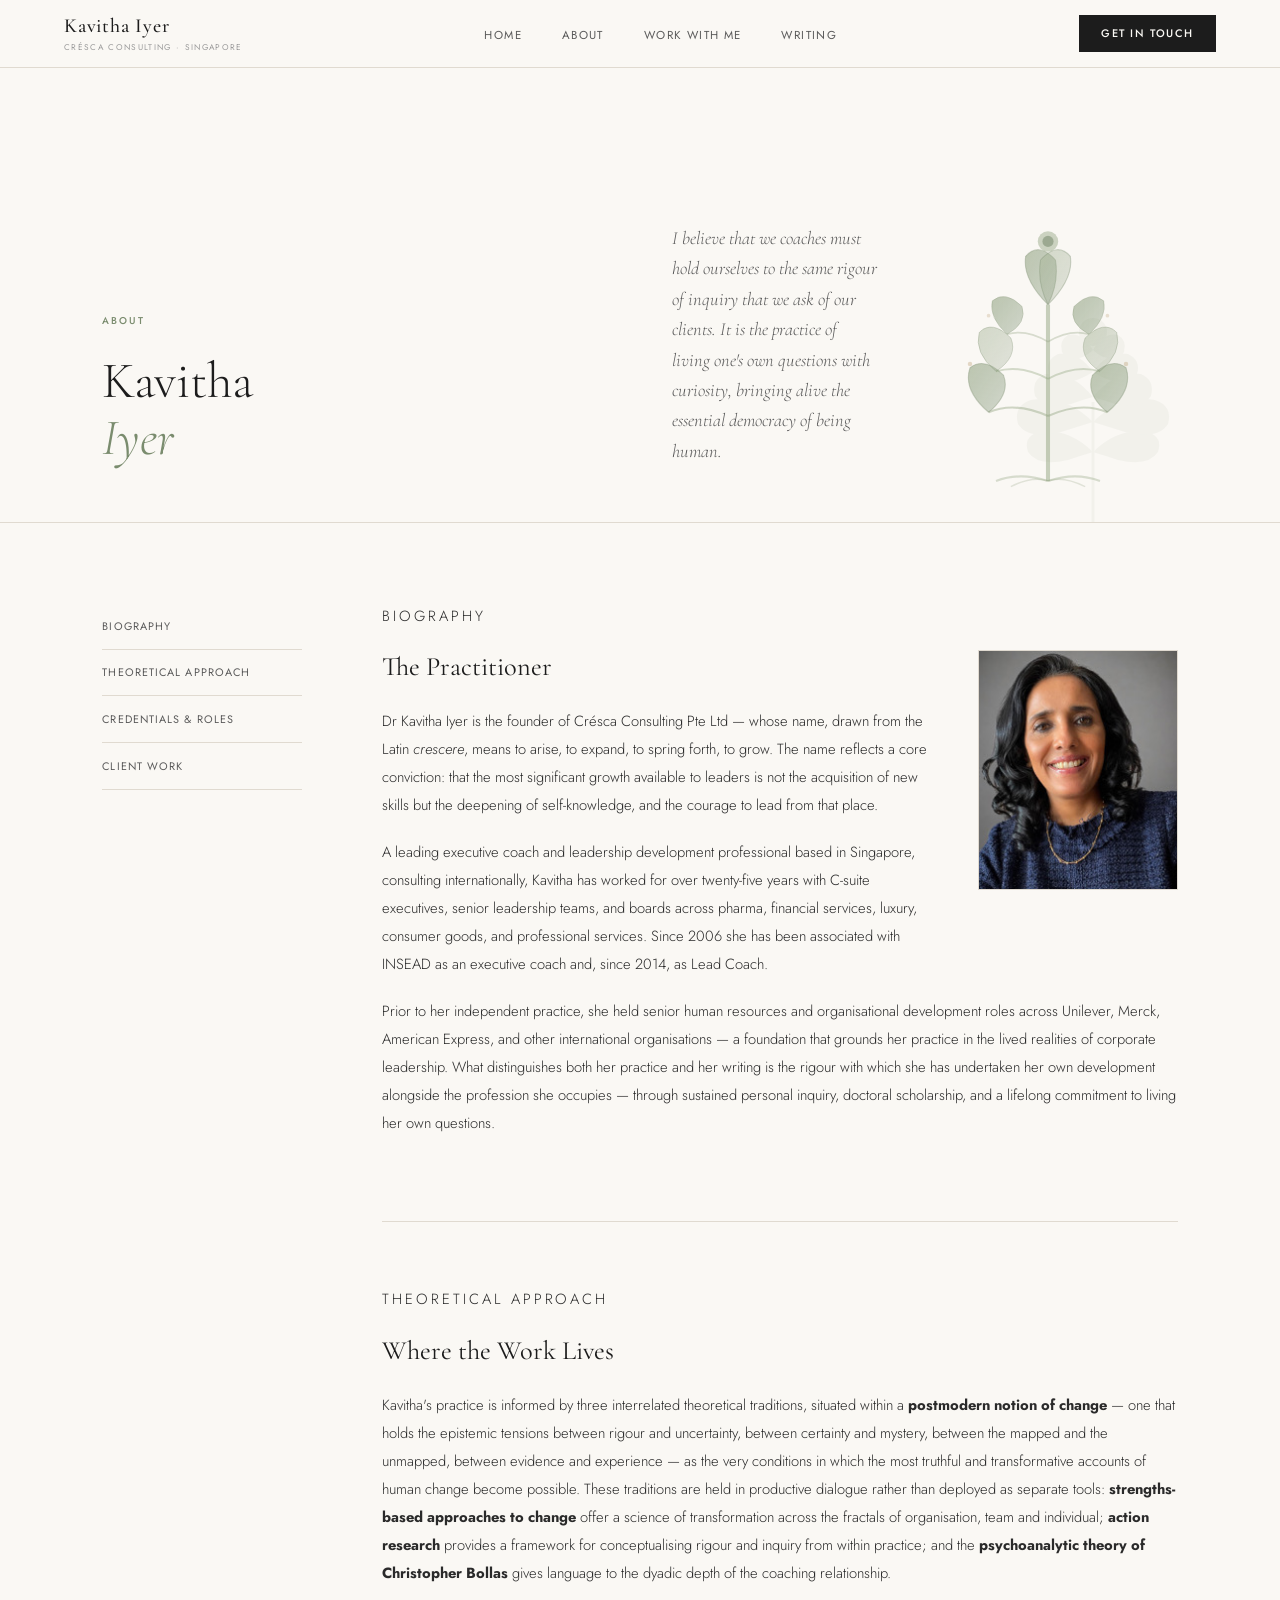
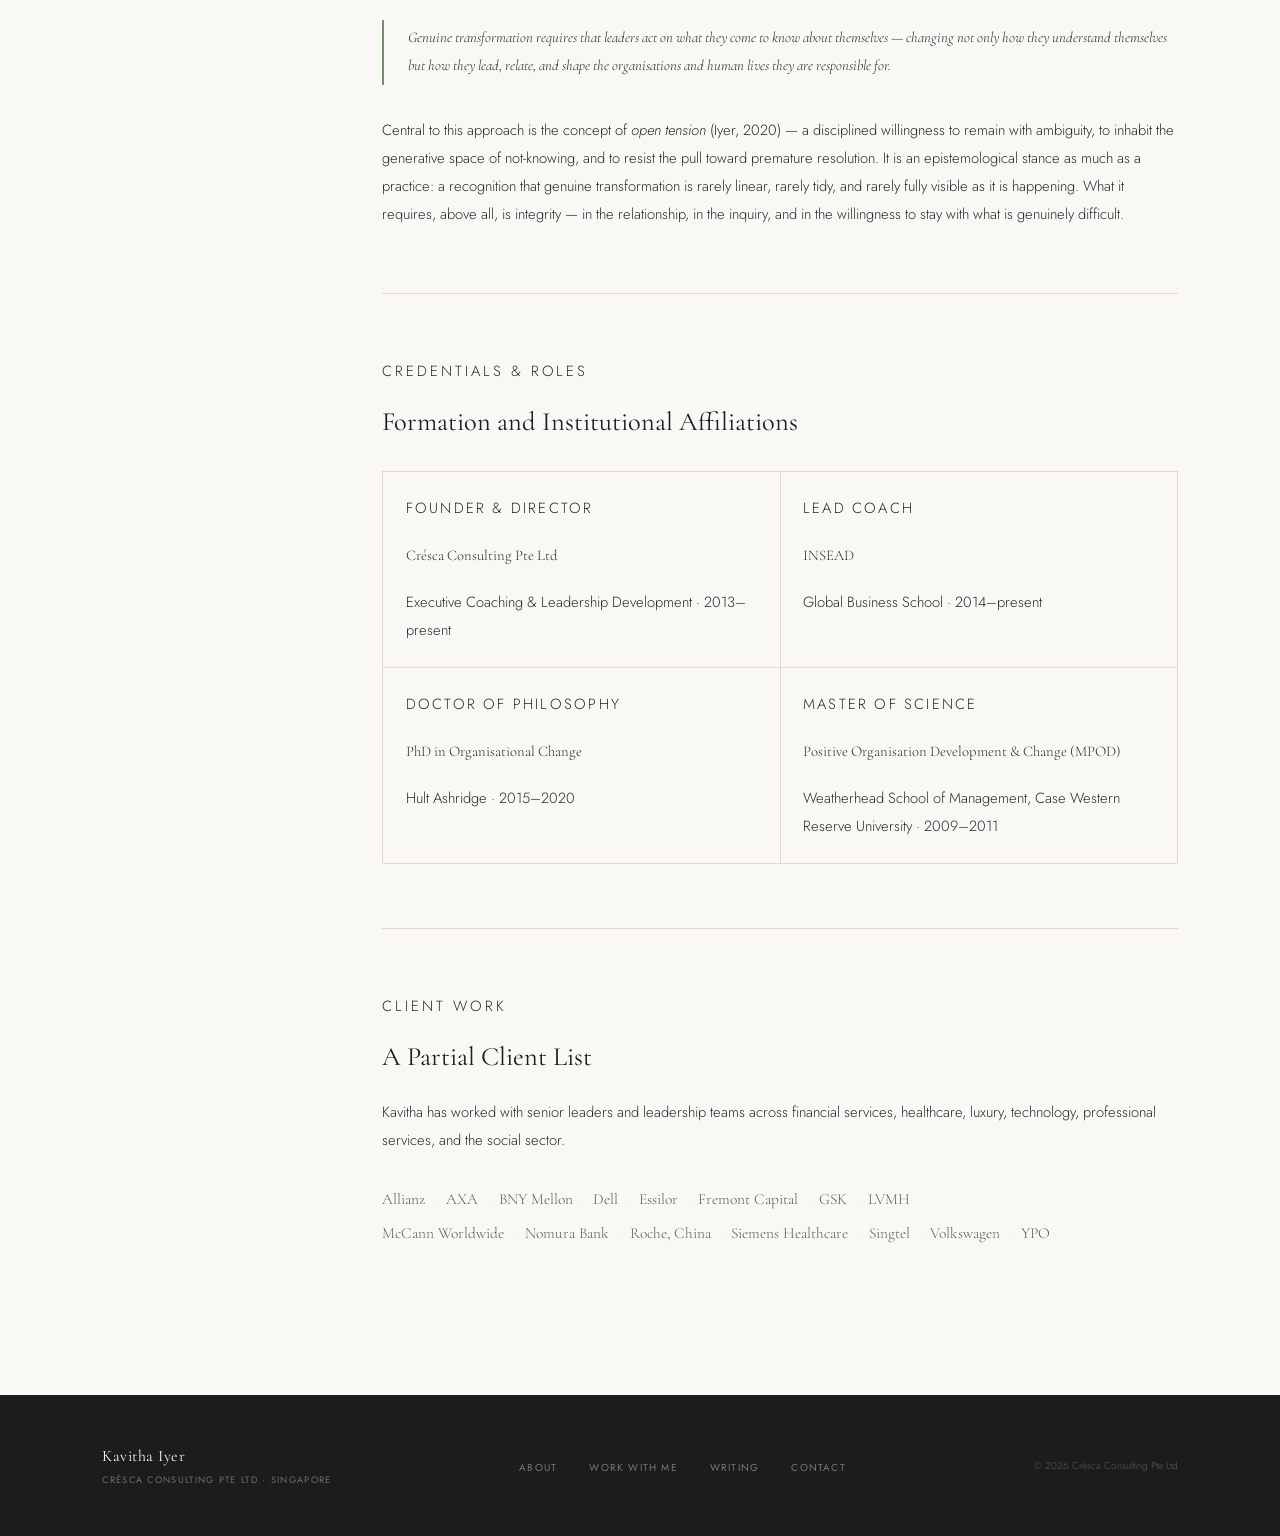
==== about/index.html @ 96af2390 "Expand social metadata, JSON-LD, and accessibility - Add OG/Twitter image tags across all sub-pages," ====
<!DOCTYPE html>
<html lang="en">
<head>
<meta charset="UTF-8">
<meta name="viewport" content="width=device-width, initial-scale=1.0">
<title>About Dr Kavitha Iyer — Executive Coach · Singapore · INSEAD Lead Coach</title>
<meta name="description" content="Dr Kavitha Iyer is a leading executive coach based in Singapore with 25+ years accompanying C-suite leaders. Founder of Crésca Consulting, Lead Coach at INSEAD, PhD in Organisational Change (Hult Ashridge). Practice grounded in action research, strengths-based change, and the psychoanalytic theory of Christopher Bollas.">
<meta name="keywords" content="executive coach Singapore, executive coach Asia, INSEAD lead coach, leadership development, action research, C-suite coaching, board coaching, PhD organisational change, Kavitha Iyer, Crésca Consulting">
<meta name="author" content="Dr Kavitha Iyer">
<link rel="canonical" href="https://www.kavithaiyer.com/about">
<meta property="og:type" content="profile">
<meta property="og:title" content="Dr Kavitha Iyer — Executive Coach, Singapore">
<meta property="og:description" content="Leading executive coach with 25+ years accompanying senior leaders. Founder of Crésca Consulting, Lead Coach at INSEAD, PhD in Organisational Change.">
<meta property="og:url" content="https://www.kavithaiyer.com/about">
<meta property="og:image" content="https://www.kavithaiyer.com/og-banner.jpg">
<meta property="og:image:width" content="1200">
<meta property="og:image:height" content="630">
<meta property="og:image:alt" content="Dr Kavitha Iyer — Executive Coach, Singapore. Crésca Consulting.">
<meta property="profile:first_name" content="Kavitha">
<meta property="profile:last_name" content="Iyer">
<meta name="twitter:card" content="summary_large_image">
<meta name="twitter:title" content="Dr Kavitha Iyer — Executive Coach, Singapore">
<meta name="twitter:description" content="Senior executive coach, INSEAD Lead Coach, PhD in Organisational Change. 25+ years accompanying C-suite leaders.">
<meta name="twitter:image" content="https://www.kavithaiyer.com/og-banner.jpg">
<meta name="twitter:image:alt" content="Dr Kavitha Iyer — Executive Coach, Singapore. Crésca Consulting.">
<link rel="preconnect" href="https://fonts.googleapis.com">
<link rel="preconnect" href="https://fonts.gstatic.com" crossorigin>
<link href="https://fonts.googleapis.com/css2?family=Cormorant+Garamond:ital,wght@0,300;0,400;0,500;0,600;1,300;1,400;1,500&family=Jost:wght@300;400;500&display=swap" rel="stylesheet">
<link rel="stylesheet" href="/styles.css">
<script type="application/ld+json">
{
  "@context": "https://schema.org",
  "@graph": [
    {
      "@type": "Person",
      "@id": "https://www.kavithaiyer.com/#person",
      "name": "Dr Kavitha Iyer",
      "givenName": "Kavitha",
      "familyName": "Iyer",
      "honorificPrefix": "Dr",
      "jobTitle": "Executive Coach & Leadership Development Consultant",
      "description": "Dr Kavitha Iyer is one of the leading executive coaches in Singapore and Asia, with more than 25 years of experience accompanying C-suite executives, senior leadership teams and boards. She is the founder of Crésca Consulting and Lead Coach at INSEAD.",
      "url": "https://www.kavithaiyer.com",
      "image": "https://www.kavithaiyer.com/kavitha-profile.jpeg",
      "sameAs": [
        "https://substack.com/@kavithaiyer"
      ],
      "worksFor": {
        "@id": "https://www.kavithaiyer.com/#organization"
      },
      "alumniOf": [
        {
          "@type": "CollegeOrUniversity",
          "name": "Hult Ashridge Executive Education",
          "description": "PhD in Organisational Change, 2015–2020"
        },
        {
          "@type": "CollegeOrUniversity",
          "name": "Weatherhead School of Management, Case Western Reserve University",
          "description": "MSc in Positive Organisation Development & Change (MPOD), 2009–2011"
        }
      ],
      "knowsAbout": [
        "Executive Coaching",
        "Leadership Development",
        "Action Research",
        "Organisational Change",
        "C-Suite Coaching",
        "Board and Team Coaching",
        "Strengths-Based Change",
        "Psychoanalytic Coaching",
        "Postmodern Epistemology",
        "Coaching Supervision"
      ],
      "knowsLanguage": ["English"],
      "nationality": "Singaporean",
      "address": {
        "@type": "PostalAddress",
        "addressLocality": "Singapore",
        "addressCountry": "SG"
      },
      "memberOf": [
        {
          "@type": "Organization",
          "name": "INSEAD",
          "description": "Lead Coach since 2014; Executive Coach since 2006"
        }
      ]
    },
    {
      "@type": "ProfessionalService",
      "@id": "https://www.kavithaiyer.com/#organization",
      "name": "Crésca Consulting Pte Ltd",
      "alternateName": "Crésca Consulting",
      "url": "https://www.kavithaiyer.com",
      "founder": { "@id": "https://www.kavithaiyer.com/#person" },
      "foundingDate": "2013",
      "description": "Executive coaching and leadership development practice founded by Dr Kavitha Iyer. Based in Singapore, consulting internationally to C-suite leaders, senior teams and boards across pharma, financial services, luxury, consumer goods, and professional services.",
      "areaServed": ["Singapore", "Asia", "Europe", "Global"],
      "serviceType": [
        "Individual Executive Coaching",
        "Leadership Team Development",
        "Leadership Development Programmes",
        "Board Coaching"
      ],
      "address": {
        "@type": "PostalAddress",
        "addressLocality": "Singapore",
        "addressCountry": "SG"
      }
    }
  ]
}
</script>
</head>
<body>

<nav>
  <a class="nav-logo" href="/">
    <span class="nav-logo-name">Kavitha Iyer</span>
    <span class="nav-logo-sub">Crésca Consulting · Singapore</span>
  </a>
  <ul class="nav-links">
    <li><a href="/">Home</a></li>
    <li><a href="/about">About</a></li>
    <li><a href="/work">Work With Me</a></li>
    <li><a href="/writing">Writing</a></li>
  </ul>
  <a class="nav-cta" href="/contact">Get in Touch</a>
</nav>

<section id="about">

  <div class="page-header">
    <div class="page-header-left">
      <p class="page-eyebrow">About</p>
      <h1 class="page-title">Kavitha<br><em>Iyer</em></h1>
    </div>
    <div class="page-header-right">
      <span style="flex:1;font-family:var(--serif);font-size:1.15rem;font-weight:300;font-style:italic;color:var(--mid);line-height:1.65">
        I believe that we coaches must hold ourselves to the same rigour of inquiry that we ask of our clients. It is the practice of living one's own questions with curiosity, bringing alive the essential democracy of being human.
      </span>
      <!-- Tree of Life illustration -->
      <div class="page-tree-container">
        <svg viewBox="0 0 140 180" xmlns="http://www.w3.org/2000/svg">
          <defs>
            <linearGradient id="treeLeafA" x1="0%" y1="0%" x2="100%" y2="100%">
              <stop offset="0%" style="stop-color:#8A9D78;stop-opacity:0.6"/>
              <stop offset="100%" style="stop-color:#6A8260;stop-opacity:0.3"/>
            </linearGradient>
            <linearGradient id="treeLeafB" x1="0%" y1="0%" x2="100%" y2="100%">
              <stop offset="0%" style="stop-color:#9DAE8C;stop-opacity:0.45"/>
              <stop offset="100%" style="stop-color:#7A8C6E;stop-opacity:0.2"/>
            </linearGradient>
          </defs>
          <!-- Trunk -->
          <path d="M70 175 Q70 155 70 140 Q70 125 70 110 Q70 95 70 80" stroke="#8A9D78" stroke-width="2.2" fill="none" stroke-opacity="0.5"/>
          <!-- Roots -->
          <path d="M70 175 Q55 170 42 175" stroke="#8A9D78" stroke-width="1.2" fill="none" stroke-opacity="0.35"/>
          <path d="M70 175 Q85 170 98 175" stroke="#8A9D78" stroke-width="1.2" fill="none" stroke-opacity="0.35"/>
          <path d="M70 175 Q62 172 50 178" stroke="#8A9D78" stroke-width="0.8" fill="none" stroke-opacity="0.25"/>
          <path d="M70 175 Q78 172 90 178" stroke="#8A9D78" stroke-width="0.8" fill="none" stroke-opacity="0.25"/>
          <!-- Branch level 1 -->
          <path d="M70 140 Q52 132 38 138" stroke="#8A9D78" stroke-width="1.2" fill="none" stroke-opacity="0.42"/>
          <path d="M70 140 Q88 132 102 138" stroke="#8A9D78" stroke-width="1.2" fill="none" stroke-opacity="0.42"/>
          <!-- Leaf pair level 1 -->
          <path d="M38 138 Q24 126 28 114 Q36 108 46 118 Q50 128 38 138" fill="url(#treeLeafA)" stroke="#7A8C6E" stroke-width="0.6" stroke-opacity="0.4"/>
          <path d="M102 138 Q116 126 112 114 Q104 108 94 118 Q90 128 102 138" fill="url(#treeLeafA)" stroke="#7A8C6E" stroke-width="0.6" stroke-opacity="0.4"/>
          <!-- Branch level 2 -->
          <path d="M70 120 Q55 112 42 116" stroke="#8A9D78" stroke-width="1" fill="none" stroke-opacity="0.38"/>
          <path d="M70 120 Q85 112 98 116" stroke="#8A9D78" stroke-width="1" fill="none" stroke-opacity="0.38"/>
          <!-- Leaf pair level 2 -->
          <path d="M42 116 Q30 106 33 95 Q40 88 50 98 Q54 108 42 116" fill="url(#treeLeafB)" stroke="#7A8C6E" stroke-width="0.5" stroke-opacity="0.35"/>
          <path d="M98 116 Q110 106 107 95 Q100 88 90 98 Q86 108 98 116" fill="url(#treeLeafB)" stroke="#7A8C6E" stroke-width="0.5" stroke-opacity="0.35"/>
          <!-- Branch level 3 -->
          <path d="M70 100 Q58 93 48 96" stroke="#8A9D78" stroke-width="0.9" fill="none" stroke-opacity="0.34"/>
          <path d="M70 100 Q82 93 92 96" stroke="#8A9D78" stroke-width="0.9" fill="none" stroke-opacity="0.34"/>
          <!-- Leaf pair level 3 -->
          <path d="M48 96 Q38 87 40 78 Q47 72 56 81 Q59 90 48 96" fill="url(#treeLeafA)" stroke="#7A8C6E" stroke-width="0.5" stroke-opacity="0.3"/>
          <path d="M92 96 Q102 87 100 78 Q93 72 84 81 Q81 90 92 96" fill="url(#treeLeafA)" stroke="#7A8C6E" stroke-width="0.5" stroke-opacity="0.3"/>
          <!-- Crown -->
          <path d="M70 80 Q56 66 58 54 Q65 46 74 56 Q76 68 70 80" fill="url(#treeLeafA)" stroke="#7A8C6E" stroke-width="0.6" stroke-opacity="0.4"/>
          <path d="M70 80 Q84 66 82 54 Q75 46 66 56 Q64 68 70 80" fill="url(#treeLeafB)" stroke="#7A8C6E" stroke-width="0.6" stroke-opacity="0.38"/>
          <!-- Apex bud -->
          <circle cx="70" cy="46" r="5.5" fill="#8A9D78" fill-opacity="0.45"/>
          <circle cx="70" cy="46" r="3" fill="#7A8C6E" fill-opacity="0.65"/>
          <!-- Accent dots -->
          <circle cx="28" cy="112" r="1.2" fill="#C4A882" fill-opacity="0.45"/>
          <circle cx="112" cy="112" r="1.2" fill="#C4A882" fill-opacity="0.45"/>
          <circle cx="38" cy="86" r="1" fill="#C4A882" fill-opacity="0.35"/>
          <circle cx="102" cy="86" r="1" fill="#C4A882" fill-opacity="0.35"/>
        </svg>
      </div>
    </div>
  </div>

  <div class="content-body">
    <aside class="content-sidebar">
      <ul class="sidebar-nav">
        <li><a href="#biography">Biography</a></li>
        <li><a href="#theoretical-approach">Theoretical Approach</a></li>
        <li><a href="#credentials">Credentials & Roles</a></li>
        <li><a href="#client-work">Client Work</a></li>
      </ul>
    </aside>
    <main>
      <div class="prose-section" id="biography">
        <p class="prose-section-label">Biography</p>

        <div style="float:right;margin:0 0 2rem 2.5rem;width:200px;">
          <img src="/kavitha-profile.jpeg" alt="Dr Kavitha Iyer" style="width:200px;height:240px;object-fit:cover;object-position:center top;border:1px solid var(--rule);">
        </div>

        <h3>The Practitioner</h3>
        <p>Dr Kavitha Iyer is the founder of Crésca Consulting Pte Ltd — whose name, drawn from the Latin <em>crescere</em>, means to arise, to expand, to spring forth, to grow. The name reflects a core conviction: that the most significant growth available to leaders is not the acquisition of new skills but the deepening of self-knowledge, and the courage to lead from that place.</p>
        <p>A leading executive coach and leadership development professional based in Singapore, consulting internationally, Kavitha has worked for over twenty-five years with C-suite executives, senior leadership teams, and boards across pharma, financial services, luxury, consumer goods, and professional services. Since 2006 she has been associated with INSEAD as an executive coach and, since 2014, as Lead Coach.</p>
        <p>Prior to her independent practice, she held senior human resources and organisational development roles across Unilever, Merck, American Express, and other international organisations — a foundation that grounds her practice in the lived realities of corporate leadership. What distinguishes both her practice and her writing is the rigour with which she has undertaken her own development alongside the profession she occupies — through sustained personal inquiry, doctoral scholarship, and a lifelong commitment to living her own questions.</p>
        <div style="clear:both"></div>
      </div>

      <div class="prose-section" id="theoretical-approach">
        <p class="prose-section-label">Theoretical Approach</p>
        <h3>Where the Work Lives</h3>
        <p>Kavitha's practice is informed by three interrelated theoretical traditions, situated within a <strong>postmodern notion of change</strong> — one that holds the epistemic tensions between rigour and uncertainty, between certainty and mystery, between the mapped and the unmapped, between evidence and experience — as the very conditions in which the most truthful and transformative accounts of human change become possible. These traditions are held in productive dialogue rather than deployed as separate tools: <strong>strengths-based approaches to change</strong> offer a science of transformation across the fractals of organisation, team and individual; <strong>action research</strong> provides a framework for conceptualising rigour and inquiry from within practice; and the <strong>psychoanalytic theory of Christopher Bollas</strong> gives language to the dyadic depth of the coaching relationship.</p>
        <blockquote>
          <p>Genuine transformation requires that leaders act on what they come to know about themselves — changing not only how they understand themselves but how they lead, relate, and shape the organisations and human lives they are responsible for.</p>
        </blockquote>
        <p>Central to this approach is the concept of <em>open tension</em> (Iyer, 2020) — a disciplined willingness to remain with ambiguity, to inhabit the generative space of not-knowing, and to resist the pull toward premature resolution. It is an epistemological stance as much as a practice: a recognition that genuine transformation is rarely linear, rarely tidy, and rarely fully visible as it is happening. What it requires, above all, is integrity — in the relationship, in the inquiry, and in the willingness to stay with what is genuinely difficult.</p>
      </div>

      <div class="prose-section" id="credentials">
        <p class="prose-section-label">Credentials & Roles</p>
        <h3>Formation and Institutional Affiliations</h3>
        <div class="credential-grid">
          <div class="credential-cell">
            <p class="credential-cell-label">Founder & Director</p>
            <p class="credential-cell-value">Crésca Consulting Pte Ltd</p>
            <p class="credential-cell-detail">Executive Coaching & Leadership Development · 2013–present</p>
          </div>
          <div class="credential-cell">
            <p class="credential-cell-label">Lead Coach</p>
            <p class="credential-cell-value">INSEAD</p>
            <p class="credential-cell-detail">Global Business School · 2014–present</p>
          </div>
          <div class="credential-cell">
            <p class="credential-cell-label">Doctor of Philosophy</p>
            <p class="credential-cell-value">PhD in Organisational Change</p>
            <p class="credential-cell-detail">Hult Ashridge · 2015–2020</p>
          </div>
          <div class="credential-cell">
            <p class="credential-cell-label">Master of Science</p>
            <p class="credential-cell-value">Positive Organisation Development & Change (MPOD)</p>
            <p class="credential-cell-detail">Weatherhead School of Management, Case Western Reserve University · 2009–2011</p>
          </div>
        </div>
      </div>

      <div class="prose-section" id="client-work">
        <p class="prose-section-label">Client Work</p>
        <h3>A Partial Client List</h3>
        <p>Kavitha has worked with senior leaders and leadership teams across financial services, healthcare, luxury, technology, professional services, and the social sector.</p>
        <div class="client-list">
          <div>Allianz<span class="client-sep">·</span>AXA<span class="client-sep">·</span>BNY Mellon<span class="client-sep">·</span>Dell<span class="client-sep">·</span>Essilor<span class="client-sep">·</span>Fremont Capital<span class="client-sep">·</span>GSK<span class="client-sep">·</span>LVMH</div>
          <div>McCann Worldwide<span class="client-sep">·</span>Nomura Bank<span class="client-sep">·</span>Roche, China<span class="client-sep">·</span>Siemens Healthcare<span class="client-sep">·</span>Singtel<span class="client-sep">·</span>Volkswagen<span class="client-sep">·</span>YPO</div>
        </div>
      </div>
    </main>
  </div>
</section>

<footer>
  <div class="footer-brand">
    <span class="footer-name">Kavitha Iyer</span>
    <span class="footer-entity">Crésca Consulting Pte Ltd · Singapore</span>
  </div>
  <ul class="footer-links">
    <li><a href="/about">About</a></li>
    <li><a href="/work">Work With Me</a></li>
    <li><a href="/writing">Writing</a></li>
    <li><a href="/contact">Contact</a></li>
  </ul>
  <span class="footer-copy">© 2026 Crésca Consulting Pte Ltd</span>
</footer>

</body>
</html>
---- styles.css ----
:root {
    --cream: #FAF8F4;
    --warm-white: #F5F2EC;
    --charcoal: #1C1C1C;
    --deep: #2A2A2A;
    --mid: #5A5A5A;
    --light: #9A9A9A;
    --accent: #7A8C6E;
    --accent-warm: #B5704A;
    --accent-gold: #C4A882;
    --rule: #E0DAD0;
    --serif: 'Cormorant Garamond', Georgia, serif;
    --sans: 'Jost', sans-serif;
  }

  *, *::before, *::after { box-sizing: border-box; margin: 0; padding: 0; }
  a { text-decoration: none; color: inherit; }
  html { scroll-behavior: smooth; }

  body {
    font-family: var(--sans);
    background: var(--cream);
    color: var(--charcoal);
    font-size: 16px;
    line-height: 1.7;
    font-weight: 300;
  }

  /* ── NAV ── */
  nav {
    position: fixed; top: 0; left: 0; right: 0; z-index: 100;
    background: rgba(250,248,244,0.96);
    backdrop-filter: blur(8px);
    border-bottom: 1px solid var(--rule);
    padding: 0 5vw;
    display: flex; align-items: center; justify-content: space-between;
    height: 68px;
  }

  .nav-logo { cursor: pointer; text-decoration: none; display: flex; flex-direction: column; gap: 0.4rem; }
  .nav-logo-name {
    font-family: var(--serif);
    font-size: 1.25rem; font-weight: 500; letter-spacing: 0.04em;
    color: var(--charcoal); display: block; line-height: 1;
  }
  .nav-logo-sub {
    font-family: var(--sans);
    font-size: 0.52rem; font-weight: 400; letter-spacing: 0.16em;
    text-transform: uppercase; color: var(--light); display: block; line-height: 1;
  }

  .nav-links { display: flex; gap: 2.5rem; list-style: none; }
  .nav-links a {
    font-size: 0.72rem; font-weight: 400; letter-spacing: 0.12em;
    text-transform: uppercase; color: var(--mid); text-decoration: none;
    cursor: pointer; transition: color 0.2s;
  }
  .nav-links a:hover { color: var(--charcoal); }

  .nav-cta {
    font-size: 0.68rem; font-weight: 500; letter-spacing: 0.14em;
    text-transform: uppercase; color: var(--cream); background: var(--charcoal);
    padding: 0.6rem 1.4rem; cursor: pointer; border: none; transition: background 0.2s;
    text-decoration: none;
  }
  .nav-cta:hover { background: var(--accent); }

  /* ── SHARED BUTTONS ── */
  .btn-primary {
    font-size: 0.72rem; font-weight: 500; letter-spacing: 0.14em;
    text-transform: uppercase; color: var(--cream); background: var(--charcoal);
    padding: 0.9rem 2rem; cursor: pointer; display: inline-block;
    border: none; transition: background 0.2s;
  }
  .btn-primary:hover { background: var(--accent); }

  .btn-ghost {
    font-size: 0.72rem; font-weight: 400; letter-spacing: 0.14em;
    text-transform: uppercase; color: var(--mid); cursor: pointer;
    background: none; border: none; border-bottom: 1px solid var(--rule);
    padding-bottom: 2px; transition: color 0.2s, border-color 0.2s;
  }
  .btn-ghost:hover { color: var(--charcoal); border-bottom-color: var(--charcoal); }

  .inline-link {
    font-size: 0.66rem; font-weight: 500; letter-spacing: 0.14em;
    text-transform: uppercase; color: var(--charcoal); background: none;
    border: none; border-bottom: 1px solid var(--charcoal);
    padding-bottom: 1px; display: inline-block; margin-top: 1rem;
    cursor: pointer; transition: color 0.2s, border-color 0.2s;
  }
  .inline-link:hover { color: var(--accent); border-bottom-color: var(--accent); }

  /* ══════════════════════════════════════════
     TREE OF LIFE SVG — reusable component
     Used on About, Work, Writing, Contact page headers
  ══════════════════════════════════════════ */
  .page-tree-container {
    width: 260px;
    height: 310px;
    flex-shrink: 0;
    opacity: 0.92;
  }

  /* ── INNER PAGE HEADER (with tree) ── */
  .page-header {
    padding: 5.5rem 8vw 3.5rem;
    border-bottom: 1px solid var(--rule);
    display: grid;
    grid-template-columns: 1fr 1fr;
    gap: 4rem;
    align-items: end;
    position: relative;
    overflow: hidden;
  }

  /* Faint large tree watermark behind page header */
  .page-header::before {
    content: '';
    position: absolute;
    right: 6vw;
    bottom: -20px;
    width: 220px;
    height: 260px;
    opacity: 0.06;
    background-image: url("data:image/svg+xml,%3Csvg xmlns='http://www.w3.org/2000/svg' viewBox='0 0 220 260'%3E%3Cpath d='M110 255 Q110 200 110 170 Q110 140 110 120' stroke='%237A8C6E' stroke-width='3' fill='none'/%3E%3Cpath d='M110 170 Q85 145 55 150 Q40 155 45 170 Q55 185 85 178 Q100 173 110 170' fill='%237A8C6E'/%3E%3Cpath d='M110 170 Q135 145 165 150 Q180 155 175 170 Q165 185 135 178 Q120 173 110 170' fill='%237A8C6E'/%3E%3Cpath d='M110 140 Q82 112 48 118 Q30 124 35 142 Q45 158 78 150 Q97 144 110 140' fill='%237A8C6E'/%3E%3Cpath d='M110 140 Q138 112 172 118 Q190 124 185 142 Q175 158 142 150 Q123 144 110 140' fill='%237A8C6E'/%3E%3Cpath d='M110 115 Q88 88 62 92 Q48 98 52 114 Q60 128 88 122 Q102 117 110 115' fill='%237A8C6E'/%3E%3Cpath d='M110 115 Q132 88 158 92 Q172 98 168 114 Q160 128 132 122 Q118 117 110 115' fill='%237A8C6E'/%3E%3Cpath d='M110 90 Q95 68 75 72 Q62 78 66 92 Q72 104 94 98 Q104 94 110 90' fill='%237A8C6E'/%3E%3Cpath d='M110 90 Q125 68 145 72 Q158 78 154 92 Q148 104 126 98 Q116 94 110 90' fill='%237A8C6E'/%3E%3Cpath d='M110 68 Q100 50 85 53 Q76 58 79 70 Q84 80 100 75 Q106 72 110 68' fill='%237A8C6E'/%3E%3Cpath d='M110 68 Q120 50 135 53 Q144 58 141 70 Q136 80 120 75 Q114 72 110 68' fill='%237A8C6E'/%3E%3Ccircle cx='110' cy='50' r='14' fill='%237A8C6E'/%3E%3Cpath d='M110 255 Q85 245 65 250' stroke='%237A8C6E' stroke-width='2' fill='none' stroke-opacity='0.5'/%3E%3Cpath d='M110 255 Q135 245 155 250' stroke='%237A8C6E' stroke-width='2' fill='none' stroke-opacity='0.5'/%3E%3Cpath d='M110 255 Q95 248 78 255' stroke='%237A8C6E' stroke-width='1.5' fill='none' stroke-opacity='0.35'/%3E%3Cpath d='M110 255 Q125 248 142 255' stroke='%237A8C6E' stroke-width='1.5' fill='none' stroke-opacity='0.35'/%3E%3C/svg%3E");
    background-size: contain;
    background-repeat: no-repeat;
    background-position: bottom center;
    pointer-events: none;
  }

  .page-eyebrow {
    font-size: 0.62rem; font-weight: 500; letter-spacing: 0.2em;
    text-transform: uppercase; color: var(--accent); margin-bottom: 1.5rem;
  }

  .page-title {
    font-family: var(--serif);
    font-size: clamp(2.4rem, 4vw, 3.8rem);
    font-weight: 300; line-height: 1.1; color: var(--charcoal);
  }
  .page-title em { font-style: italic; color: var(--accent); }

  .page-header-right {
    font-family: var(--serif);
    font-size: 1.15rem; font-weight: 300; font-style: italic;
    color: var(--mid); line-height: 1.65;
    display: flex; align-items: flex-end; gap: 2.5rem;
  }

  /* ══════════════════════════════════════════
     HOME
  ══════════════════════════════════════════ */
  #home { padding-top: 68px; }

  /* CRESCA BAND */
  .cresca-band {
    background: var(--charcoal);
    padding: 1rem 8vw;
    display: flex; align-items: baseline; gap: 2rem; flex-wrap: wrap;
  }
  .cresca-wordmark {
    font-family: var(--serif);
    font-size: 1rem; font-weight: 500; letter-spacing: 0.12em;
    text-transform: uppercase; color: var(--cream); flex-shrink: 0;
  }
  .cresca-divider {
    width: 1px; height: 14px; background: rgba(255,255,255,0.2);
    flex-shrink: 0; align-self: center;
  }
  .cresca-etymology {
    font-family: var(--serif);
    font-size: 0.86rem; font-style: italic;
    color: rgba(250,248,244,0.5); letter-spacing: 0.04em; flex: 1;
  }
  .cresca-meaning {
    font-size: 0.6rem; font-weight: 400; letter-spacing: 0.16em;
    text-transform: uppercase; color: var(--accent); flex-shrink: 0;
  }

  /* HERO — 3 col */
  .hero {
    display: grid;
    grid-template-columns: 1fr 380px 1fr;
    min-height: calc(100vh - 68px - 44px);
    border-bottom: 1px solid var(--rule);
  }

  .hero-left {
    padding: 7vw 5vw 6vw 8vw;
    display: flex; flex-direction: column; justify-content: center;
    border-right: 1px solid var(--rule);
  }

  .hero-eyebrow {
    font-size: 0.66rem; font-weight: 500; letter-spacing: 0.2em;
    text-transform: uppercase; color: var(--accent); margin-bottom: 2rem;
  }

  .hero-title {
    font-family: var(--serif);
    font-size: clamp(2.6rem, 4vw, 4rem);
    font-weight: 300; line-height: 1.12; color: var(--charcoal); margin-bottom: 2rem;
  }
  .hero-title em { font-style: italic; color: var(--accent); }

  .hero-sub {
    font-size: 0.92rem; font-weight: 300; color: var(--mid);
    line-height: 1.9; max-width: 420px; margin-bottom: 3rem;
  }

  .hero-actions { display: flex; gap: 1.5rem; align-items: center; flex-wrap: wrap; }

  /* HERO VISUAL — v3 botanical */
  .hero-visual {
    position: relative; overflow: hidden;
    background: var(--warm-white);
    border-right: 1px solid var(--rule);
    display: flex; align-items: stretch;
  }
  .hero-visual svg { width: 100%; height: 100%; display: block; }
  .hero-visual-caption {
    position: absolute; bottom: 2rem; left: 50%; transform: translateX(-50%);
    font-family: var(--serif); font-size: 0.8rem; font-style: italic;
    color: rgba(90,90,90,0.5); white-space: nowrap; letter-spacing: 0.05em;
  }

  /* HERO RIGHT */
  .hero-right {
    padding: 7vw 8vw 6vw 5vw;
    display: flex; flex-direction: column; justify-content: center;
  }
  .hero-card { border-top: 1px solid var(--rule); padding: 1.6rem 0; }
  .hero-card:last-child { border-bottom: 1px solid var(--rule); }
  .hero-card-label {
    font-size: 0.6rem; font-weight: 500; letter-spacing: 0.18em;
    text-transform: uppercase; color: var(--accent); margin-bottom: 0.6rem;
  }
  .hero-card-title {
    font-family: var(--serif);
    font-size: 1.2rem; font-weight: 400; color: var(--charcoal);
    margin-bottom: 0.45rem; line-height: 1.3;
  }
  .hero-card p { font-size: 0.84rem; color: var(--mid); line-height: 1.75; }

  /* TESTIMONIAL */
  .testimonial-strip {
    background: var(--warm-white); border-bottom: 1px solid var(--rule);
    padding: 4rem 8vw;
    display: grid; grid-template-columns: 120px 1fr; gap: 4rem; align-items: start;
  }
  .testimonial-strip-label {
    font-size: 0.6rem; font-weight: 500; letter-spacing: 0.2em;
    text-transform: uppercase; color: var(--accent); padding-top: 0.5rem;
  }
  .testimonial-quote {
    font-family: var(--serif);
    font-size: 1.4rem; font-weight: 300; font-style: italic;
    color: var(--charcoal); line-height: 1.55;
  }
  .testimonial-attribution {
    font-size: 0.66rem; color: var(--light); letter-spacing: 0.1em;
    margin-top: 1rem; text-transform: uppercase;
  }

  /* INSTITUTIONS BAR */
  .institutions-bar {
    border-bottom: 1px solid var(--rule);
    display: grid; grid-template-columns: repeat(3, 1fr);
  }
  .institution-cell {
    padding: 2rem 2.5rem;
    border-right: 1px solid var(--rule);
    display: flex; flex-direction: column; gap: 0.4rem;
  }
  .institution-cell:last-child { border-right: none; }
  .institution-role {
    font-size: 0.58rem; font-weight: 500; letter-spacing: 0.18em;
    text-transform: uppercase; color: var(--accent);
  }
  .institution-name {
    font-family: var(--serif);
    font-size: 1.1rem; font-weight: 400; color: var(--charcoal); line-height: 1.2;
  }
  .institution-detail { font-size: 0.76rem; color: var(--mid); line-height: 1.4; }

  /* ══════════════════════════════════════════
     ABOUT
  ══════════════════════════════════════════ */
  #about { padding-top: 68px; }

  .content-body {
    padding: 5rem 8vw;
    display: grid; grid-template-columns: 200px 1fr; gap: 5rem;
  }
  .content-sidebar { position: sticky; top: 88px; align-self: start; }
  .sidebar-nav { list-style: none; }
  .sidebar-nav li { border-bottom: 1px solid var(--rule); }
  .sidebar-nav a {
    display: block; padding: 0.85rem 0;
    font-size: 0.68rem; font-weight: 400; letter-spacing: 0.1em;
    text-transform: uppercase; color: var(--mid); text-decoration: none; transition: color 0.2s;
  }
  .sidebar-nav a:hover { color: var(--charcoal); }

  .prose-section { margin-bottom: 4rem; padding-bottom: 4rem; border-bottom: 1px solid var(--rule); }
  .prose-section:last-child { border-bottom: none; margin-bottom: 0; }
  .prose-section-label {
    font-size: 0.58rem; font-weight: 500; letter-spacing: 0.2em;
    text-transform: uppercase; color: var(--accent); margin-bottom: 1.2rem;
  }
  .prose-section h3 {
    font-family: var(--serif);
    font-size: 1.65rem; font-weight: 400; color: var(--charcoal);
    margin-bottom: 1.5rem; line-height: 1.3;
  }
  .prose-section p {
    font-size: 0.92rem; color: var(--deep); line-height: 1.9;
    margin-bottom: 1.2rem; font-weight: 300;
  }
  .prose-section p:last-child { margin-bottom: 0; }

  blockquote {
    border-left: 2px solid var(--accent);
    padding: 0.3rem 0 0.3rem 1.5rem; margin: 2rem 0;
  }
  blockquote p {
    font-family: var(--serif); font-size: 1.08rem; font-style: italic;
    color: var(--mid); margin-bottom: 0 !important;
  }

  .credential-grid {
    display: grid; grid-template-columns: 1fr 1fr;
    gap: 1px; background: var(--rule); border: 1px solid var(--rule); margin-top: 2rem;
  }
  .credential-cell { background: var(--cream); padding: 1.4rem; }
  .credential-cell-label {
    font-size: 0.56rem; font-weight: 500; letter-spacing: 0.15em;
    text-transform: uppercase; color: var(--light); margin-bottom: 0.4rem;
  }
  .credential-cell-value {
    font-family: var(--serif); font-size: 1rem; font-weight: 400;
    color: var(--charcoal); line-height: 1.4;
  }
  .credential-cell-detail { font-size: 0.76rem; color: var(--mid); margin-top: 0.2rem; }

  .client-list {
    margin-top: 1.8rem;
    font-family: var(--serif);
    font-size: 0.96rem;
    font-weight: 300;
    color: var(--mid);
    line-height: 2.2;
  }
  .client-list div { white-space: normal; }
  .client-sep { margin: 0 0.55rem; color: var(--rule); }

  /* ══════════════════════════════════════════
     WORK
  ══════════════════════════════════════════ */
  #work { padding-top: 68px; }

  .services-grid {
    display: grid; grid-template-columns: repeat(3, 1fr);
    gap: 1px; background: var(--rule);
    border-top: 1px solid var(--rule); border-bottom: 1px solid var(--rule);
  }
  .service-card { background: var(--cream); padding: 3rem 2.5rem; transition: background 0.2s; }
  .service-card:hover { background: var(--warm-white); }
  .service-number {
    font-family: var(--serif); font-size: 2.6rem; font-weight: 300;
    color: var(--rule); margin-bottom: 1.5rem; line-height: 1;
  }
  .service-title {
    font-family: var(--serif); font-size: 1.3rem; font-weight: 400;
    color: var(--charcoal); margin-bottom: 1rem; line-height: 1.3;
  }
  .service-body { font-size: 0.86rem; color: var(--mid); line-height: 1.82; margin-bottom: 1.5rem; }
  .service-tags { display: flex; flex-wrap: wrap; gap: 0.4rem; }
  .tag {
    font-size: 0.56rem; font-weight: 500; letter-spacing: 0.12em;
    text-transform: uppercase; color: var(--accent);
    border: 1px solid rgba(122,140,110,0.35); padding: 0.2rem 0.6rem;
  }

  .testimonials-section {
    padding: 5rem 8vw; background: var(--warm-white); border-bottom: 1px solid var(--rule);
  }
  .section-header {
    display: flex; justify-content: space-between; align-items: baseline;
    margin-bottom: 2.5rem; border-bottom: 1px solid var(--rule); padding-bottom: 1.2rem;
  }
  .section-title { font-family: var(--serif); font-size: 1.75rem; font-weight: 300; color: var(--charcoal); }
  .section-note { font-size: 0.66rem; font-weight: 400; letter-spacing: 0.12em; text-transform: uppercase; color: var(--light); }
  .testimonials-grid { display: grid; grid-template-columns: 1fr 1fr; gap: 2px; background: var(--rule); }
  .testimonial-card { background: var(--cream); padding: 2.5rem; }
  .testimonial-text {
    font-family: var(--serif); font-size: 1rem; font-weight: 300; font-style: italic;
    color: var(--deep); line-height: 1.75; margin-bottom: 1.2rem;
  }
  .testimonial-source { font-size: 0.63rem; font-weight: 500; letter-spacing: 0.1em; text-transform: uppercase; color: var(--light); }

  /* ══════════════════════════════════════════
     WRITING
  ══════════════════════════════════════════ */
  #writing { padding-top: 68px; }

  .writing-streams {
    display: grid; grid-template-columns: 1fr 1fr;
    gap: 1px; background: var(--rule);
    border-top: 1px solid var(--rule); border-bottom: 1px solid var(--rule);
  }
  .stream-card { background: var(--cream); padding: 3.5rem 3rem; transition: background 0.2s; }
  .stream-card:hover { background: var(--warm-white); }
  .stream-tag {
    display: inline-block; font-size: 0.58rem; font-weight: 500; letter-spacing: 0.18em;
    text-transform: uppercase; color: var(--cream); background: var(--accent);
    padding: 0.28rem 0.75rem; margin-bottom: 1.5rem;
  }
  .stream-tag.warm { background: var(--accent-warm); }
  .stream-tag.muted { background: var(--mid); }
  .stream-title {
    font-family: var(--serif); font-size: 1.55rem; font-weight: 400;
    color: var(--charcoal); margin-bottom: 1rem; line-height: 1.25;
  }
  .stream-body { font-size: 0.88rem; color: var(--mid); line-height: 1.85; }
  .stream-inquiry {
    font-size: 0.78rem; color: var(--light); line-height: 1.75;
    margin-top: 1rem; font-style: italic;
    border-left: 2px solid var(--rule); padding-left: 0.9rem;
  }
  .stream-card.full-width {
    grid-column: 1 / -1; border-top: 1px solid var(--rule); padding: 1.8rem 3rem;
  }
  .stream-card.full-width .stream-title { font-size: 1.1rem; margin-bottom: 0.5rem; }
  .stream-card.full-width .stream-body { font-size: 0.82rem; color: var(--light); }
  .stream-card.full-width .stream-inquiry { margin-top: 0.5rem; }

  .ar-note {
    padding: 1.5rem 8vw; font-size: 0.78rem; color: var(--light);
    font-style: italic; line-height: 1.75; border-bottom: 1px solid var(--rule);
  }

  .substack-section {
    padding: 5rem 8vw; display: grid; grid-template-columns: 1fr 1fr;
    gap: 8rem; align-items: center; border-bottom: 1px solid var(--rule);
  }
  .substack-left h2 {
    font-family: var(--serif); font-size: 2.7rem; font-weight: 300;
    color: var(--charcoal); line-height: 1.15; margin-bottom: 1.5rem;
  }
  .substack-left h2 em { font-style: italic; color: var(--accent); }
  .substack-left p { font-size: 0.9rem; color: var(--mid); line-height: 1.88; margin-bottom: 1rem; }

  .subscribe-box { border: 1px solid var(--rule); padding: 2.5rem; background: var(--warm-white); }
  .subscribe-box-label {
    font-size: 0.58rem; font-weight: 500; letter-spacing: 0.2em;
    text-transform: uppercase; color: var(--accent); margin-bottom: 0.9rem;
  }
  .subscribe-box h3 {
    font-family: var(--serif); font-size: 1.35rem; font-weight: 400;
    color: var(--charcoal); margin-bottom: 0.6rem; line-height: 1.3;
  }
  .subscribe-box > p { font-size: 0.84rem; color: var(--mid); line-height: 1.75; margin-bottom: 1.5rem; }

  .subscribe-frequency {
    display: flex; gap: 1px; margin-bottom: 1.5rem;
    background: var(--rule); border: 1px solid var(--rule);
  }
  .freq-item { flex: 1; padding: 1rem; background: var(--cream); text-align: center; }
  .freq-item-label { font-size: 0.56rem; font-weight: 500; letter-spacing: 0.14em; text-transform: uppercase; color: var(--light); margin-bottom: 0.3rem; }
  .freq-item-value { font-family: var(--serif); font-size: 0.92rem; font-weight: 400; color: var(--charcoal); line-height: 1.3; }
  .freq-item-sub { font-size: 0.72rem; color: var(--mid); margin-top: 0.1rem; }

  .input-group { display: flex; }
  .input-group input {
    flex: 1; border: 1px solid var(--rule); border-right: none;
    padding: 0.75rem 1rem; font-family: var(--sans); font-size: 0.84rem;
    background: var(--cream); color: var(--charcoal); outline: none; font-weight: 300;
  }
  .input-group input::placeholder { color: var(--light); }
  .input-group input:focus { border-color: var(--accent); }
  .input-group button {
    border: 1px solid var(--charcoal); background: var(--charcoal); color: var(--cream);
    padding: 0.75rem 1.2rem; font-family: var(--sans); font-size: 0.63rem;
    font-weight: 500; letter-spacing: 0.14em; text-transform: uppercase;
    cursor: pointer; transition: background 0.2s; white-space: nowrap;
  }
  .input-group button:hover { background: var(--accent); border-color: var(--accent); }

  .substack-note { font-size: 0.7rem; color: var(--light); margin-top: 0.8rem; text-align: center; }
  .substack-note a { color: var(--accent); text-decoration: none; }

  .preview-posts { padding: 4rem 8vw 5rem; }
  .preview-posts-header {
    font-size: 0.58rem; font-weight: 500; letter-spacing: 0.2em;
    text-transform: uppercase; color: var(--accent);
    margin-bottom: 2rem; padding-bottom: 1rem; border-bottom: 1px solid var(--rule);
  }
  .preview-grid {
    display: grid; grid-template-columns: repeat(4, 1fr);
    gap: 1px; background: var(--rule); border: 1px solid var(--rule);
  }
  .preview-card { background: var(--cream); padding: 2rem 1.8rem; transition: background 0.2s; }
  .preview-card:hover { background: var(--warm-white); }
  .preview-stream { font-size: 0.56rem; font-weight: 500; letter-spacing: 0.16em; text-transform: uppercase; color: var(--accent); margin-bottom: 0.8rem; }
  .preview-stream.warm { color: var(--accent-warm); }
  .preview-stream.muted { color: var(--mid); }
  .preview-stream.both { color: var(--accent-gold); }
  .preview-title { font-family: var(--serif); font-size: 1.02rem; font-weight: 400; color: var(--charcoal); line-height: 1.35; margin-bottom: 0.8rem; }
  .preview-excerpt { font-size: 0.78rem; color: var(--mid); line-height: 1.72; }
  .preview-coming { font-size: 0.6rem; font-weight: 500; letter-spacing: 0.12em; text-transform: uppercase; color: var(--light); margin-top: 1rem; display: block; }
  .preview-published { font-size: 0.6rem; font-weight: 500; letter-spacing: 0.12em; text-transform: uppercase; color: var(--accent); margin-top: 1rem; display: block; }

  /* ══════════════════════════════════════════
     CONTACT
  ══════════════════════════════════════════ */
  #contact { padding-top: 68px; }

  .contact-layout { padding: 5rem 8vw 6rem; display: grid; grid-template-columns: 1fr 1fr; gap: 8rem; }
  .contact-info h2 { font-family: var(--serif); font-size: 2.5rem; font-weight: 300; color: var(--charcoal); line-height: 1.2; margin-bottom: 1.5rem; }
  .contact-info h2 em { font-style: italic; color: var(--accent); }
  .contact-info > p { font-size: 0.9rem; color: var(--mid); line-height: 1.88; margin-bottom: 2rem; }
  .contact-detail { display: flex; flex-direction: column; }
  .contact-item { display: flex; flex-direction: column; gap: 0.2rem; border-bottom: 1px solid var(--rule); padding: 1.1rem 0; }
  .contact-item:first-child { border-top: 1px solid var(--rule); }
  .contact-item-label { font-size: 0.58rem; font-weight: 500; letter-spacing: 0.18em; text-transform: uppercase; color: var(--light); }
  .contact-item-value { font-family: var(--serif); font-size: 0.98rem; color: var(--charcoal); }

  .form-field { margin-bottom: 1.2rem; }
  .form-field label { display: block; font-size: 0.58rem; font-weight: 500; letter-spacing: 0.18em; text-transform: uppercase; color: var(--mid); margin-bottom: 0.5rem; }
  .form-field input,
  .form-field textarea,
  .form-field select {
    width: 100%; background: var(--warm-white); border: 1px solid var(--rule);
    padding: 0.8rem 1rem; font-family: var(--sans); font-size: 0.88rem;
    font-weight: 300; color: var(--charcoal); outline: none; transition: border-color 0.2s; appearance: none;
  }
  .form-field input::placeholder, .form-field textarea::placeholder { color: var(--light); }
  .form-field input:focus, .form-field textarea:focus, .form-field select:focus { border-color: var(--accent); }
  .form-field textarea { resize: vertical; min-height: 110px; }
  .form-submit {
    width: 100%; background: var(--charcoal); border: none; color: var(--cream);
    padding: 1rem; font-family: var(--sans); font-size: 0.7rem; font-weight: 500;
    letter-spacing: 0.18em; text-transform: uppercase; cursor: pointer;
    margin-top: 0.5rem; transition: background 0.2s;
  }
  .form-submit:hover { background: var(--accent); }

  /* ── FOOTER ── */
  footer {
    background: var(--charcoal); padding: 3rem 8vw;
    display: flex; justify-content: space-between; align-items: center; flex-wrap: wrap; gap: 1rem;
  }
  .footer-brand { display: flex; flex-direction: column; gap: 0.1rem; }
  .footer-name { font-family: var(--serif); font-size: 1rem; font-weight: 400; color: var(--cream); letter-spacing: 0.03em; }
  .footer-entity { font-size: 0.58rem; font-weight: 400; letter-spacing: 0.14em; text-transform: uppercase; color: rgba(250,248,244,0.38); }
  .footer-links { display: flex; gap: 2rem; list-style: none; }
  .footer-links a { font-size: 0.63rem; font-weight: 400; letter-spacing: 0.12em; text-transform: uppercase; color: rgba(250,248,244,0.42); text-decoration: none; cursor: pointer; transition: color 0.2s; }
  .footer-links a:hover { color: var(--cream); }
  .footer-copy { font-size: 0.63rem; color: rgba(250,248,244,0.28); }

  /* ── ANIMATIONS ── */
  @keyframes fadeUp {
    from { opacity: 0; transform: translateY(16px); }
    to { opacity: 1; transform: translateY(0); }
  }
  .fade-up { animation: fadeUp 0.65s ease forwards; }
  .delay-1 { animation-delay: 0.08s; opacity: 0; }
  .delay-2 { animation-delay: 0.2s; opacity: 0; }
  .delay-3 { animation-delay: 0.34s; opacity: 0; }
  .delay-4 { animation-delay: 0.48s; opacity: 0; }
  .delay-5 { animation-delay: 0.62s; opacity: 0; }

  @media (prefers-reduced-motion: reduce) {
    .fade-up,
    .delay-1, .delay-2, .delay-3, .delay-4, .delay-5 {
      animation: none !important;
      opacity: 1 !important;
      transform: none !important;
    }
    * { transition: none !important; }
  }

  /* ── RESPONSIVE ── */
  @media (max-width: 1100px) {
    .hero { grid-template-columns: 1fr 1fr; }
    .hero-visual {
      grid-column: 1 / -1;
      order: -1;
      height: 260px;
      border-right: none;
      border-bottom: 1px solid var(--rule);
    }
    .hero-visual-caption { bottom: 1rem; font-size: 0.72rem; }
  }
  @media (max-width: 820px) {
    .hero { grid-template-columns: 1fr; }
    .hero-visual {
      display: flex;
      order: -1;
      height: 220px;
      border-right: none;
      border-bottom: 1px solid var(--rule);
    }
    .hero-visual-caption { bottom: 1rem; font-size: 0.72rem; }
    .hero-left { border-right: none; border-bottom: 1px solid var(--rule); padding: 4rem 6vw; }
    .hero-right { padding: 3rem 6vw; }
    .testimonial-strip { grid-template-columns: 1fr; gap: 1rem; }
    .institutions-bar { grid-template-columns: 1fr; }
    .institution-cell { border-right: none; border-bottom: 1px solid var(--rule); }
    .page-header { grid-template-columns: 1fr; gap: 2rem; padding: 4rem 6vw 3rem; }
    .page-header-right { flex-direction: column; align-items: flex-start; }
    .page-tree-container { display: none; }
    .content-body { grid-template-columns: 1fr; padding: 3rem 6vw; }
    .content-sidebar { display: none; }
    .services-grid { grid-template-columns: 1fr; }
    .testimonials-grid { grid-template-columns: 1fr; }
    .writing-streams { grid-template-columns: 1fr; }
    .substack-section { grid-template-columns: 1fr; gap: 3rem; padding: 4rem 6vw; }
    .preview-grid { grid-template-columns: 1fr 1fr; }
    .contact-layout { grid-template-columns: 1fr; gap: 3rem; padding: 4rem 6vw; }
    .nav-links { display: none; }
    footer { flex-direction: column; align-items: flex-start; gap: 1.5rem; }
    .cresca-band { gap: 1rem; }
    .cresca-meaning { display: none; }
    .credential-grid { grid-template-columns: 1fr; }
  }
  @media (max-width: 520px) {
    .preview-grid { grid-template-columns: 1fr; }
    .subscribe-frequency { flex-direction: column; }
  }
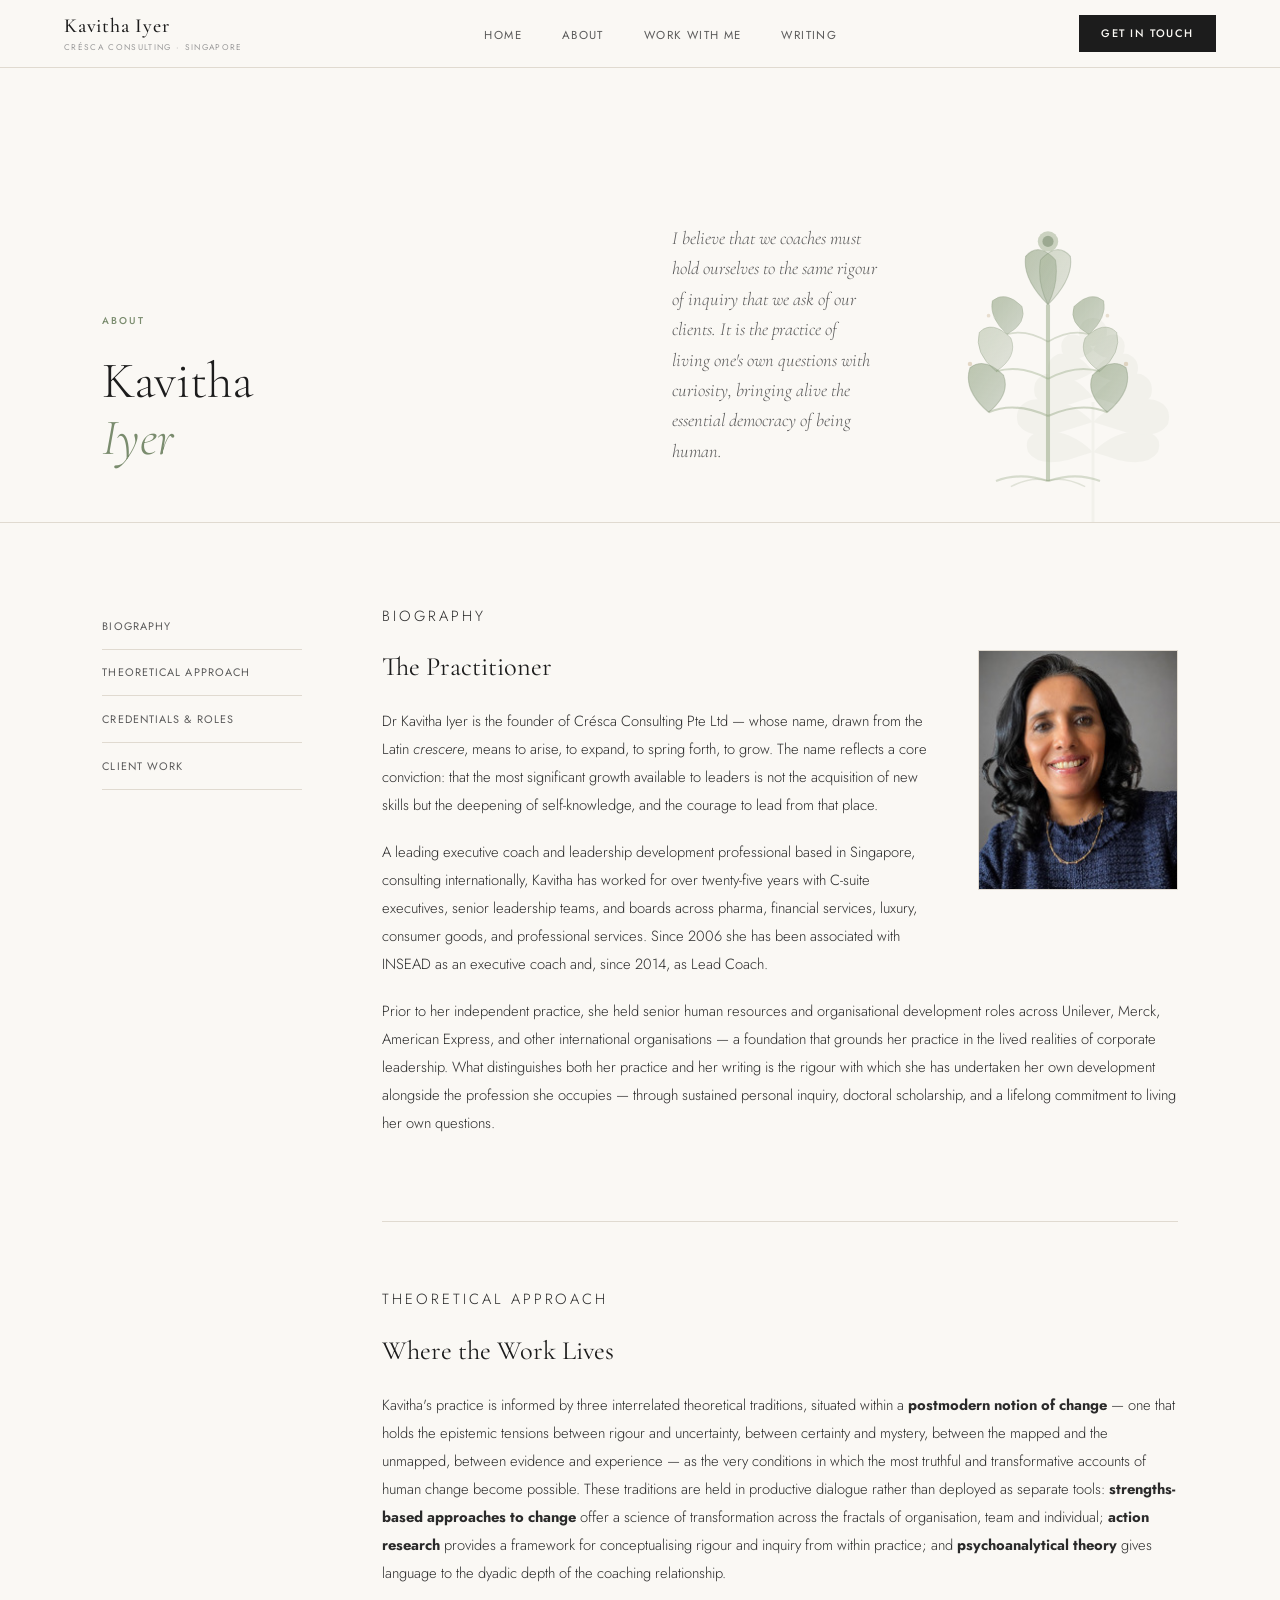
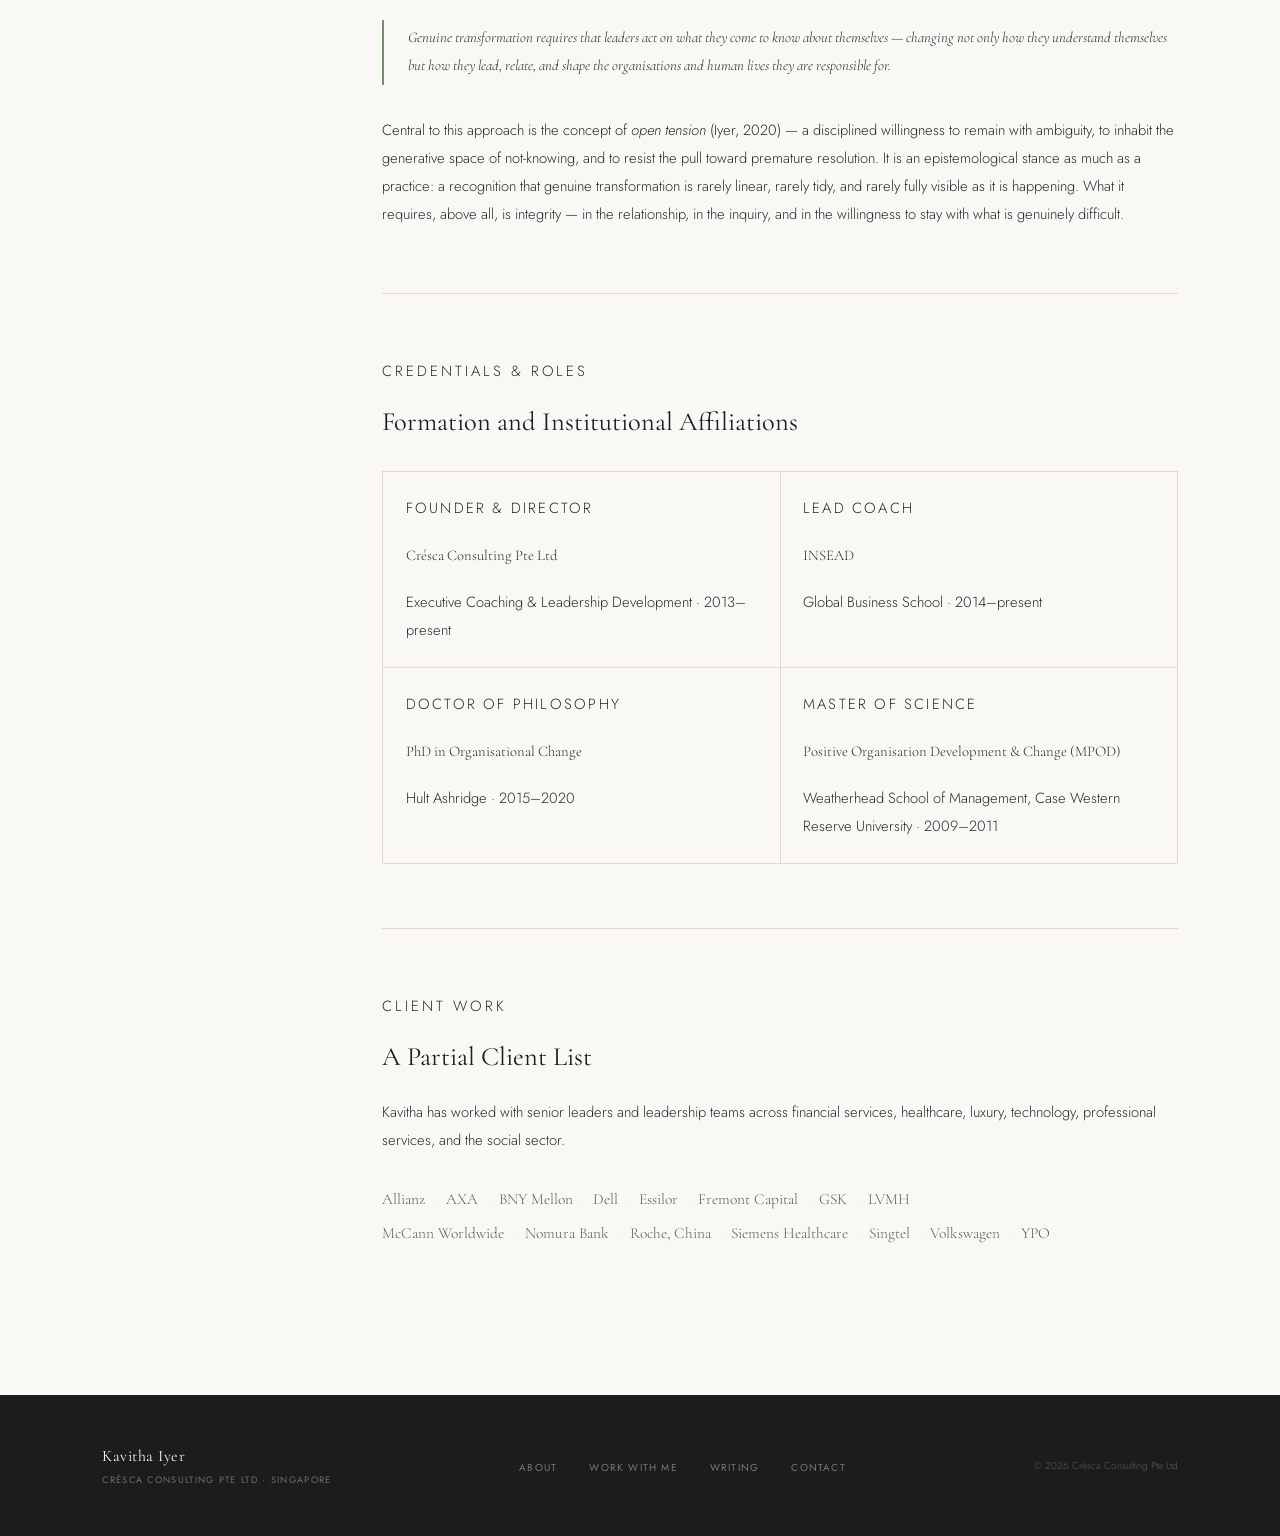
==== commit 2800a14a: "Generalise theoretical approach reference Co-Authored-By: Claude Opus 4.7 (1M context) <noreply@anth" ====
--- a/about/index.html
+++ b/about/index.html
@@ -4,10 +4,13 @@
 <meta charset="UTF-8">
 <meta name="viewport" content="width=device-width, initial-scale=1.0">
 <title>About Dr Kavitha Iyer — Executive Coach · Singapore · INSEAD Lead Coach</title>
-<meta name="description" content="Dr Kavitha Iyer is a leading executive coach based in Singapore with 25+ years accompanying C-suite leaders. Founder of Crésca Consulting, Lead Coach at INSEAD, PhD in Organisational Change (Hult Ashridge). Practice grounded in action research, strengths-based change, and the psychoanalytic theory of Christopher Bollas.">
+<meta name="description" content="Dr Kavitha Iyer is a leading executive coach based in Singapore with 25+ years accompanying C-suite leaders. Founder of Crésca Consulting, Lead Coach at INSEAD, PhD in Organisational Change (Hult Ashridge). Practice grounded in action research, strengths-based change, and psychoanalytical theory.">
 <meta name="keywords" content="executive coach Singapore, executive coach Asia, INSEAD lead coach, leadership development, action research, C-suite coaching, board coaching, PhD organisational change, Kavitha Iyer, Crésca Consulting">
 <meta name="author" content="Dr Kavitha Iyer">
 <link rel="canonical" href="https://www.kavithaiyer.com/about">
+<link rel="icon" type="image/svg+xml" href="/favicon.svg">
+<link rel="icon" type="image/png" sizes="32x32" href="/favicon-32.png">
+<link rel="apple-touch-icon" href="/apple-touch-icon.png">
 <meta property="og:type" content="profile">
 <meta property="og:title" content="Dr Kavitha Iyer — Executive Coach, Singapore">
 <meta property="og:description" content="Leading executive coach with 25+ years accompanying senior leaders. Founder of Crésca Consulting, Lead Coach at INSEAD, PhD in Organisational Change.">
@@ -43,7 +46,7 @@
       "url": "https://www.kavithaiyer.com",
       "image": "https://www.kavithaiyer.com/kavitha-profile.jpeg",
       "sameAs": [
-        "https://substack.com/@kavithaiyer"
+        "https://drkiyer.substack.com"
       ],
       "worksFor": {
         "@id": "https://www.kavithaiyer.com/#organization"
@@ -127,7 +130,21 @@
     <li><a href="/writing">Writing</a></li>
   </ul>
   <a class="nav-cta" href="/contact">Get in Touch</a>
+  <button class="nav-toggle" type="button" aria-expanded="false" aria-controls="mobile-menu" aria-label="Open menu">
+    <span class="nav-toggle-bar" aria-hidden="true"></span>
+    <span class="nav-toggle-bar" aria-hidden="true"></span>
+    <span class="nav-toggle-bar" aria-hidden="true"></span>
+  </button>
 </nav>
+<div class="mobile-menu" id="mobile-menu" aria-hidden="true">
+  <ul class="mobile-menu-links">
+    <li><a href="/">Home</a></li>
+    <li><a href="/about">About</a></li>
+    <li><a href="/work">Work With Me</a></li>
+    <li><a href="/writing">Writing</a></li>
+  </ul>
+  <a class="mobile-menu-cta" href="/contact">Get in Touch</a>
+</div>
 
 <section id="about">
 
@@ -208,7 +225,7 @@
         <p class="prose-section-label">Biography</p>
 
         <div style="float:right;margin:0 0 2rem 2.5rem;width:200px;">
-          <img src="/kavitha-profile.jpeg" alt="Dr Kavitha Iyer" style="width:200px;height:240px;object-fit:cover;object-position:center top;border:1px solid var(--rule);">
+          <img src="/kavitha-profile.jpeg" alt="Dr Kavitha Iyer — executive coach, founder of Crésca Consulting, Singapore" width="200" height="240" loading="lazy" decoding="async" style="width:200px;height:240px;object-fit:cover;object-position:center top;border:1px solid var(--rule);">
         </div>
 
         <h3>The Practitioner</h3>
@@ -221,7 +238,7 @@
       <div class="prose-section" id="theoretical-approach">
         <p class="prose-section-label">Theoretical Approach</p>
         <h3>Where the Work Lives</h3>
-        <p>Kavitha's practice is informed by three interrelated theoretical traditions, situated within a <strong>postmodern notion of change</strong> — one that holds the epistemic tensions between rigour and uncertainty, between certainty and mystery, between the mapped and the unmapped, between evidence and experience — as the very conditions in which the most truthful and transformative accounts of human change become possible. These traditions are held in productive dialogue rather than deployed as separate tools: <strong>strengths-based approaches to change</strong> offer a science of transformation across the fractals of organisation, team and individual; <strong>action research</strong> provides a framework for conceptualising rigour and inquiry from within practice; and the <strong>psychoanalytic theory of Christopher Bollas</strong> gives language to the dyadic depth of the coaching relationship.</p>
+        <p>Kavitha's practice is informed by three interrelated theoretical traditions, situated within a <strong>postmodern notion of change</strong> — one that holds the epistemic tensions between rigour and uncertainty, between certainty and mystery, between the mapped and the unmapped, between evidence and experience — as the very conditions in which the most truthful and transformative accounts of human change become possible. These traditions are held in productive dialogue rather than deployed as separate tools: <strong>strengths-based approaches to change</strong> offer a science of transformation across the fractals of organisation, team and individual; <strong>action research</strong> provides a framework for conceptualising rigour and inquiry from within practice; and <strong>psychoanalytical theory</strong> gives language to the dyadic depth of the coaching relationship.</p>
         <blockquote>
           <p>Genuine transformation requires that leaders act on what they come to know about themselves — changing not only how they understand themselves but how they lead, relate, and shape the organisations and human lives they are responsible for.</p>
         </blockquote>
@@ -282,5 +299,14 @@
   <span class="footer-copy">© 2026 Crésca Consulting Pte Ltd</span>
 </footer>
 
+<script src="/nav.js" defer></script>
+<script>
+  window.va = window.va || function () { (window.vaq = window.vaq || []).push(arguments); };
+</script>
+<script defer src="/_vercel/insights/script.js"></script>
+<script>
+  window.si = window.si || function () { (window.siq = window.siq || []).push(arguments); };
+</script>
+<script defer src="/_vercel/speed-insights/script.js"></script>
 </body>
 </html>
--- a/styles.css
+++ b/styles.css
@@ -64,6 +64,71 @@
     text-decoration: none;
   }
   .nav-cta:hover { background: var(--accent); }
+
+  /* ── MOBILE NAV ── */
+  .nav-toggle {
+    display: none;
+    background: transparent; border: none; padding: 0;
+    width: 44px; height: 44px;
+    flex-direction: column; align-items: center; justify-content: center;
+    gap: 5px; cursor: pointer;
+    margin-right: -10px;
+  }
+  .nav-toggle:focus-visible {
+    outline: 2px solid var(--accent); outline-offset: 2px;
+  }
+  .nav-toggle-bar {
+    display: block; width: 22px; height: 1.5px;
+    background: var(--charcoal);
+    transition: transform 0.3s ease, opacity 0.25s ease;
+    transform-origin: center;
+  }
+
+  .mobile-menu {
+    position: fixed; top: 68px; left: 0; right: 0; bottom: 0;
+    background: rgba(250,248,244,0.98);
+    -webkit-backdrop-filter: blur(12px); backdrop-filter: blur(12px);
+    z-index: 99;
+    display: flex; flex-direction: column;
+    justify-content: center; align-items: center;
+    padding: 3rem 2rem; gap: 3rem;
+    opacity: 0; visibility: hidden; transform: translateY(-10px);
+    transition: opacity 0.3s ease, transform 0.3s ease, visibility 0s linear 0.3s;
+  }
+  body.nav-open .mobile-menu {
+    opacity: 1; visibility: visible; transform: translateY(0);
+    transition: opacity 0.3s ease, transform 0.3s ease, visibility 0s linear 0s;
+  }
+  body.nav-open { overflow: hidden; }
+
+  .mobile-menu-links {
+    list-style: none; padding: 0; margin: 0;
+    display: flex; flex-direction: column; gap: 1.75rem; text-align: center;
+  }
+  .mobile-menu-links a {
+    font-family: var(--serif);
+    font-size: 1.9rem; font-weight: 400; letter-spacing: 0.01em;
+    color: var(--charcoal); text-decoration: none;
+    padding: 0.25rem 0.5rem; display: inline-block;
+    transition: color 0.2s;
+  }
+  .mobile-menu-links a:hover, .mobile-menu-links a:focus-visible {
+    color: var(--accent); outline: none;
+  }
+  .mobile-menu-cta {
+    font-size: 0.72rem; font-weight: 500; letter-spacing: 0.14em;
+    text-transform: uppercase; color: var(--cream); background: var(--charcoal);
+    padding: 0.9rem 2.2rem; text-decoration: none;
+    transition: background 0.2s;
+  }
+  .mobile-menu-cta:hover, .mobile-menu-cta:focus-visible {
+    background: var(--accent); outline: none;
+  }
+
+  /* Hamburger → X animation */
+  body.nav-open .nav-toggle-bar:nth-child(1) { transform: translateY(6.5px) rotate(45deg); }
+  body.nav-open .nav-toggle-bar:nth-child(2) { opacity: 0; }
+  body.nav-open .nav-toggle-bar:nth-child(3) { transform: translateY(-6.5px) rotate(-45deg); }
 
   /* ── SHARED BUTTONS ── */
   .btn-primary {
@@ -502,7 +567,7 @@
     display: grid; grid-template-columns: repeat(4, 1fr);
     gap: 1px; background: var(--rule); border: 1px solid var(--rule);
   }
-  .preview-card { background: var(--cream); padding: 2rem 1.8rem; transition: background 0.2s; }
+  .preview-card { background: var(--cream); padding: 2rem 1.8rem; transition: background 0.2s; display: block; text-decoration: none; color: inherit; }
   .preview-card:hover { background: var(--warm-white); }
   .preview-stream { font-size: 0.56rem; font-weight: 500; letter-spacing: 0.16em; text-transform: uppercase; color: var(--accent); margin-bottom: 0.8rem; }
   .preview-stream.warm { color: var(--accent-warm); }
@@ -626,6 +691,17 @@
     .cresca-band { gap: 1rem; }
     .cresca-meaning { display: none; }
     .credential-grid { grid-template-columns: 1fr; }
+    .nav-toggle { display: flex; }
+    .nav-cta { display: none; }
+  }
+
+  @media (min-width: 821px) {
+    .mobile-menu { display: none; }
+  }
+
+  @media (prefers-reduced-motion: reduce) {
+    .mobile-menu { transition: opacity 0s, transform 0s, visibility 0s !important; transform: none !important; }
+    .nav-toggle-bar { transition: none !important; }
   }
   @media (max-width: 520px) {
     .preview-grid { grid-template-columns: 1fr; }
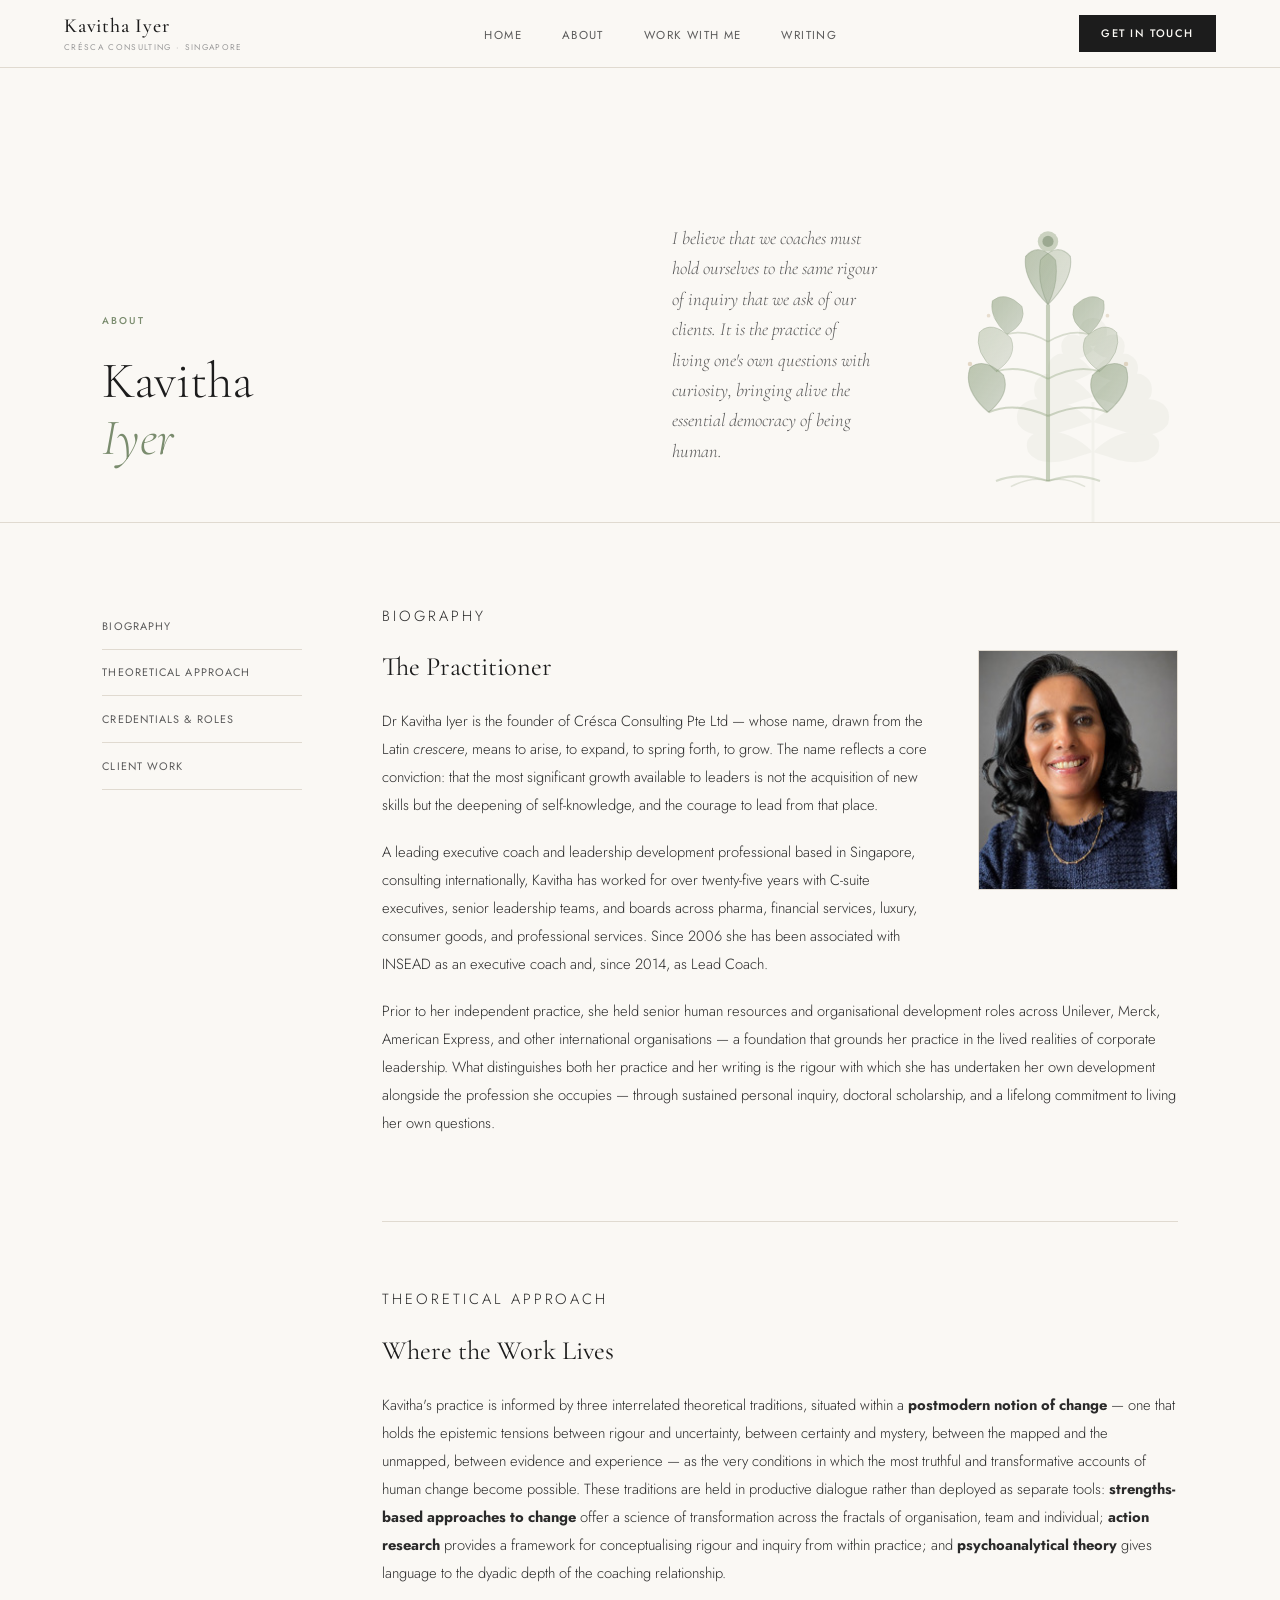
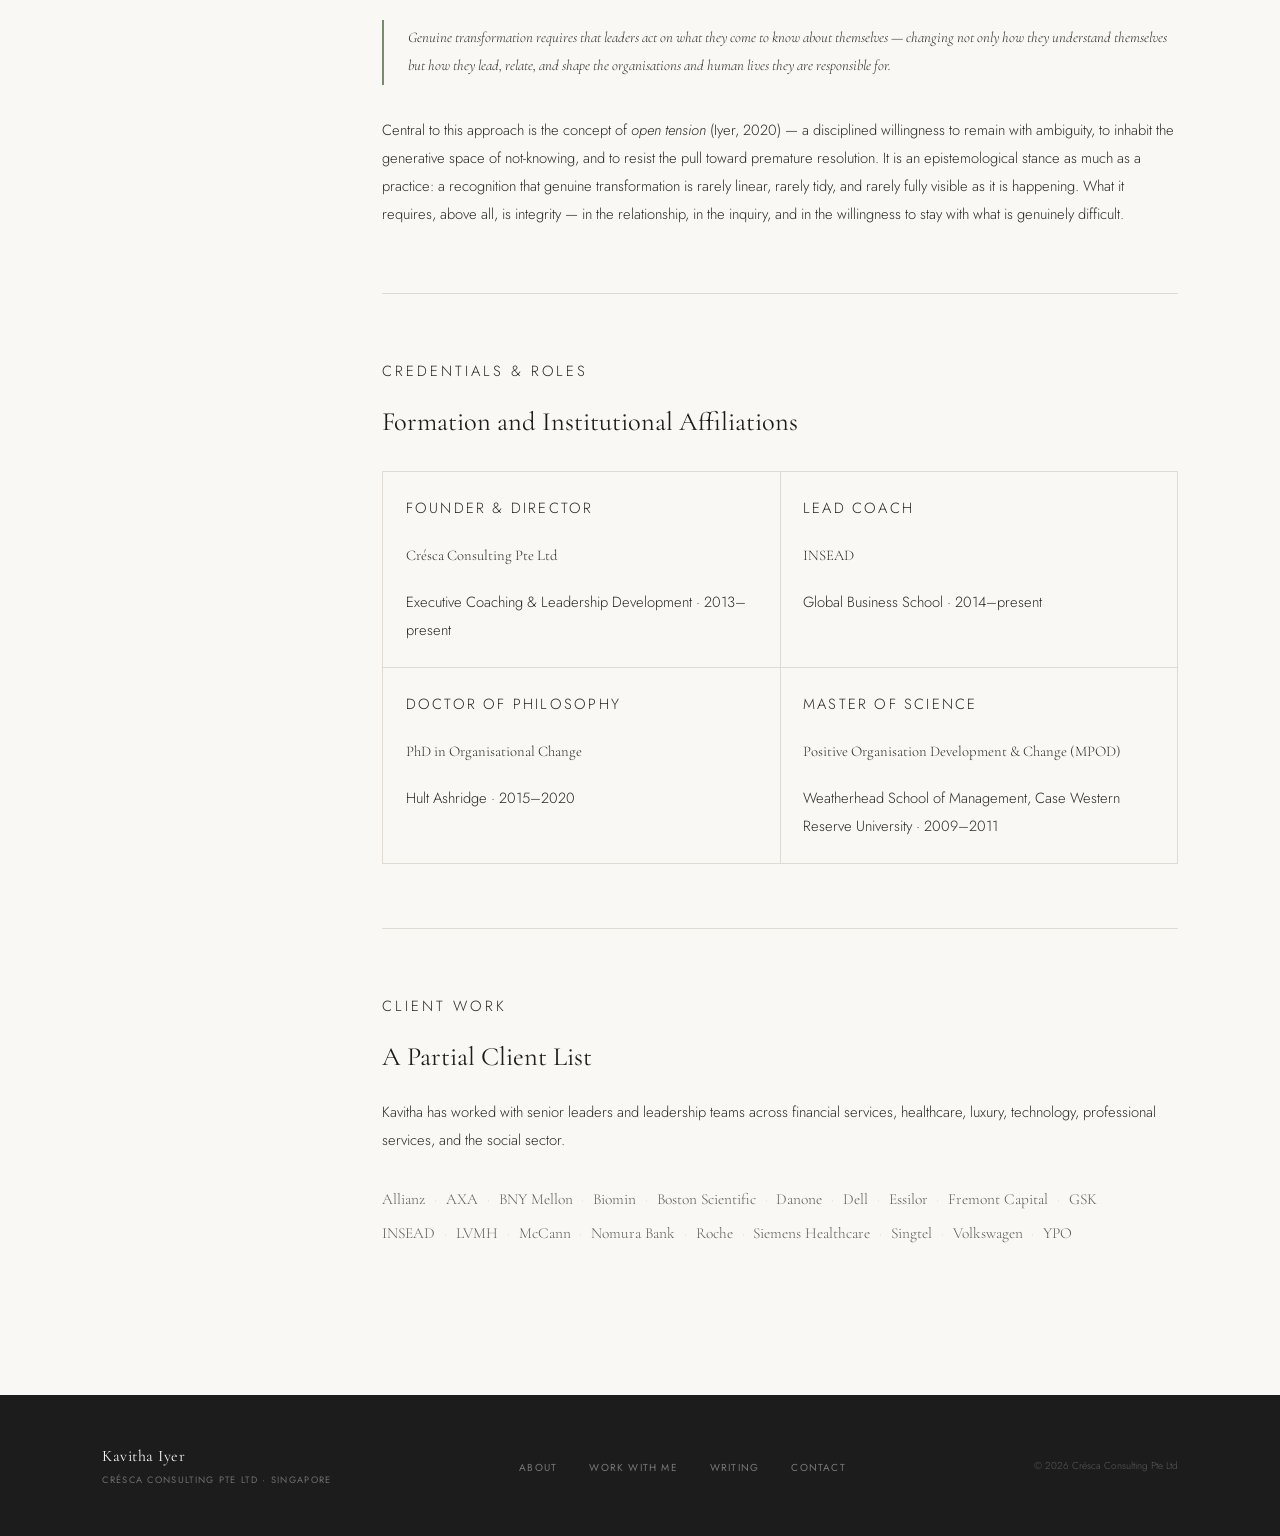
==== commit 6292d9cd: "Sync About page client list with latest reference Co-Authored-By: Claude Opus 4.7 (1M context) <nore" ====
--- a/about/index.html
+++ b/about/index.html
@@ -277,8 +277,8 @@
         <h3>A Partial Client List</h3>
         <p>Kavitha has worked with senior leaders and leadership teams across financial services, healthcare, luxury, technology, professional services, and the social sector.</p>
         <div class="client-list">
-          <div>Allianz<span class="client-sep">·</span>AXA<span class="client-sep">·</span>BNY Mellon<span class="client-sep">·</span>Dell<span class="client-sep">·</span>Essilor<span class="client-sep">·</span>Fremont Capital<span class="client-sep">·</span>GSK<span class="client-sep">·</span>LVMH</div>
-          <div>McCann Worldwide<span class="client-sep">·</span>Nomura Bank<span class="client-sep">·</span>Roche, China<span class="client-sep">·</span>Siemens Healthcare<span class="client-sep">·</span>Singtel<span class="client-sep">·</span>Volkswagen<span class="client-sep">·</span>YPO</div>
+          <div>Allianz<span class="client-sep">·</span>AXA<span class="client-sep">·</span>BNY Mellon<span class="client-sep">·</span>Biomin<span class="client-sep">·</span>Boston Scientific<span class="client-sep">·</span>Danone<span class="client-sep">·</span>Dell<span class="client-sep">·</span>Essilor<span class="client-sep">·</span>Fremont Capital<span class="client-sep">·</span>GSK</div>
+          <div>INSEAD<span class="client-sep">·</span>LVMH<span class="client-sep">·</span>McCann<span class="client-sep">·</span>Nomura Bank<span class="client-sep">·</span>Roche<span class="client-sep">·</span>Siemens Healthcare<span class="client-sep">·</span>Singtel<span class="client-sep">·</span>Volkswagen<span class="client-sep">·</span>YPO</div>
         </div>
       </div>
     </main>
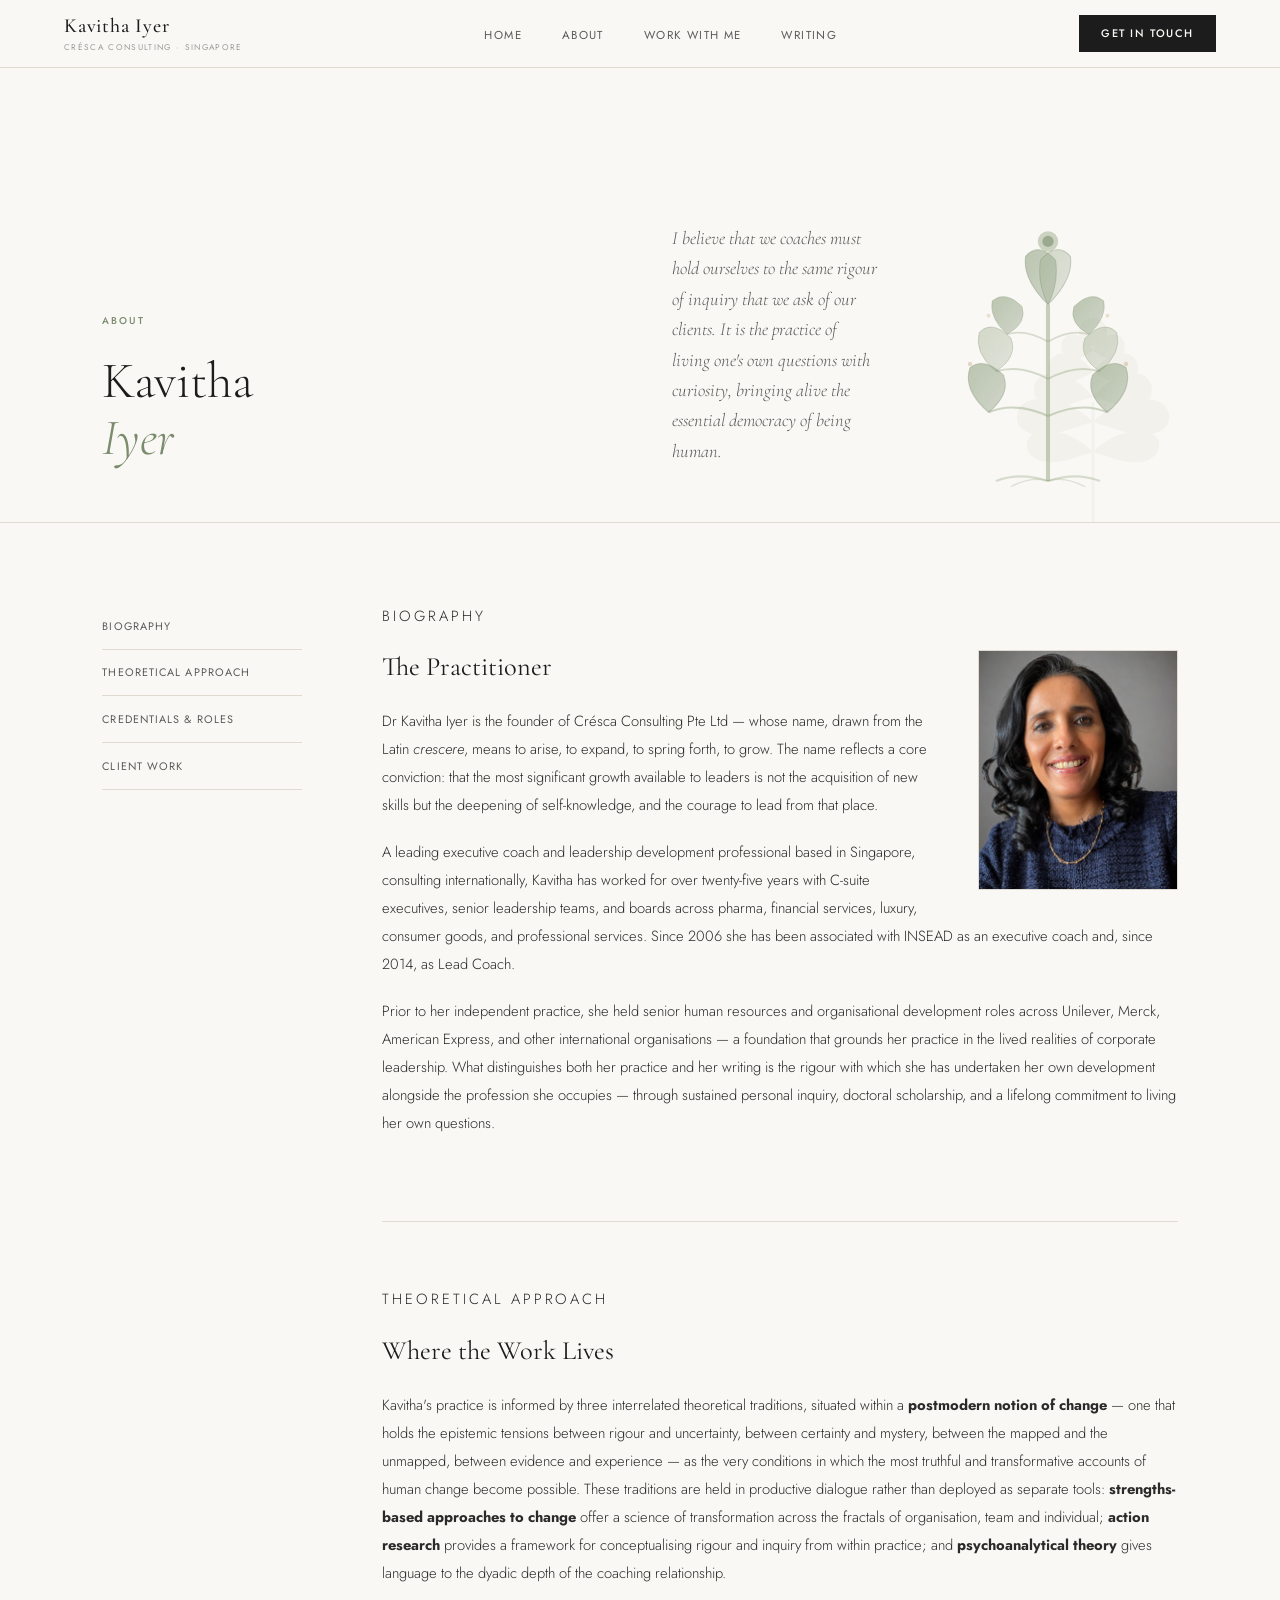
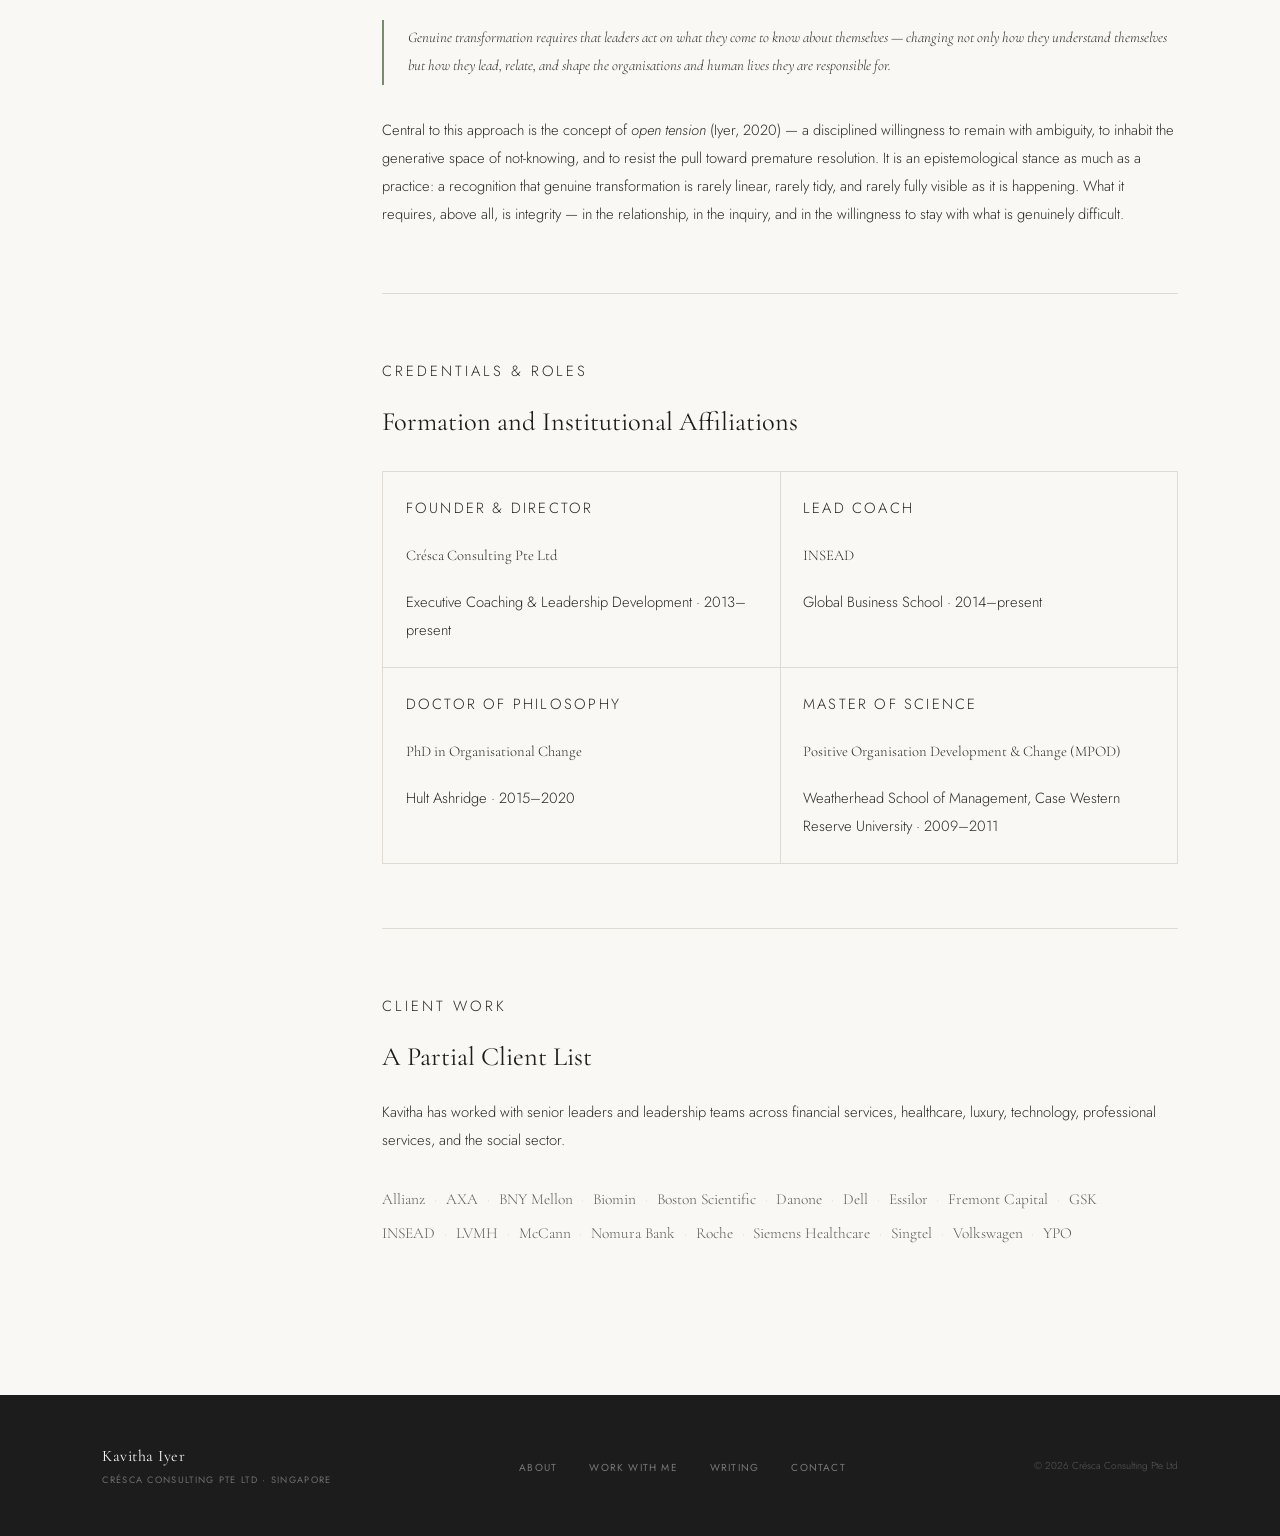
==== commit 1d4d4137: "Fix bio photo overlap on mobile and update Substack URL Drop the floated 200px photo to a centered 1" ====
--- a/about/index.html
+++ b/about/index.html
@@ -224,8 +224,8 @@
       <div class="prose-section" id="biography">
         <p class="prose-section-label">Biography</p>
 
-        <div style="float:right;margin:0 0 2rem 2.5rem;width:200px;">
-          <img src="/kavitha-profile.jpeg" alt="Dr Kavitha Iyer — executive coach, founder of Crésca Consulting, Singapore" width="200" height="240" loading="lazy" decoding="async" style="width:200px;height:240px;object-fit:cover;object-position:center top;border:1px solid var(--rule);">
+        <div class="bio-photo">
+          <img src="/kavitha-profile.jpeg" alt="Dr Kavitha Iyer — executive coach, founder of Crésca Consulting, Singapore" width="200" height="240" loading="lazy" decoding="async">
         </div>
 
         <h3>The Practitioner</h3>
--- a/styles.css
+++ b/styles.css
@@ -420,6 +420,21 @@
   }
   .client-list div { white-space: normal; }
   .client-sep { margin: 0 0.55rem; color: var(--rule); }
+
+  /* Bio photo: floats next to prose on desktop, sits above heading on mobile */
+  .bio-photo {
+    float: right;
+    margin: 0 0 2rem 2.5rem;
+    width: 200px;
+  }
+  .bio-photo img {
+    width: 200px;
+    height: 240px;
+    object-fit: cover;
+    object-position: center top;
+    border: 1px solid var(--rule);
+    display: block;
+  }
 
   /* ══════════════════════════════════════════
      WORK
@@ -693,6 +708,12 @@
     .credential-grid { grid-template-columns: 1fr; }
     .nav-toggle { display: flex; }
     .nav-cta { display: none; }
+    .bio-photo {
+      float: none;
+      width: 160px;
+      margin: 0 0 1.75rem;
+    }
+    .bio-photo img { width: 160px; height: 192px; }
   }
 
   @media (min-width: 821px) {
